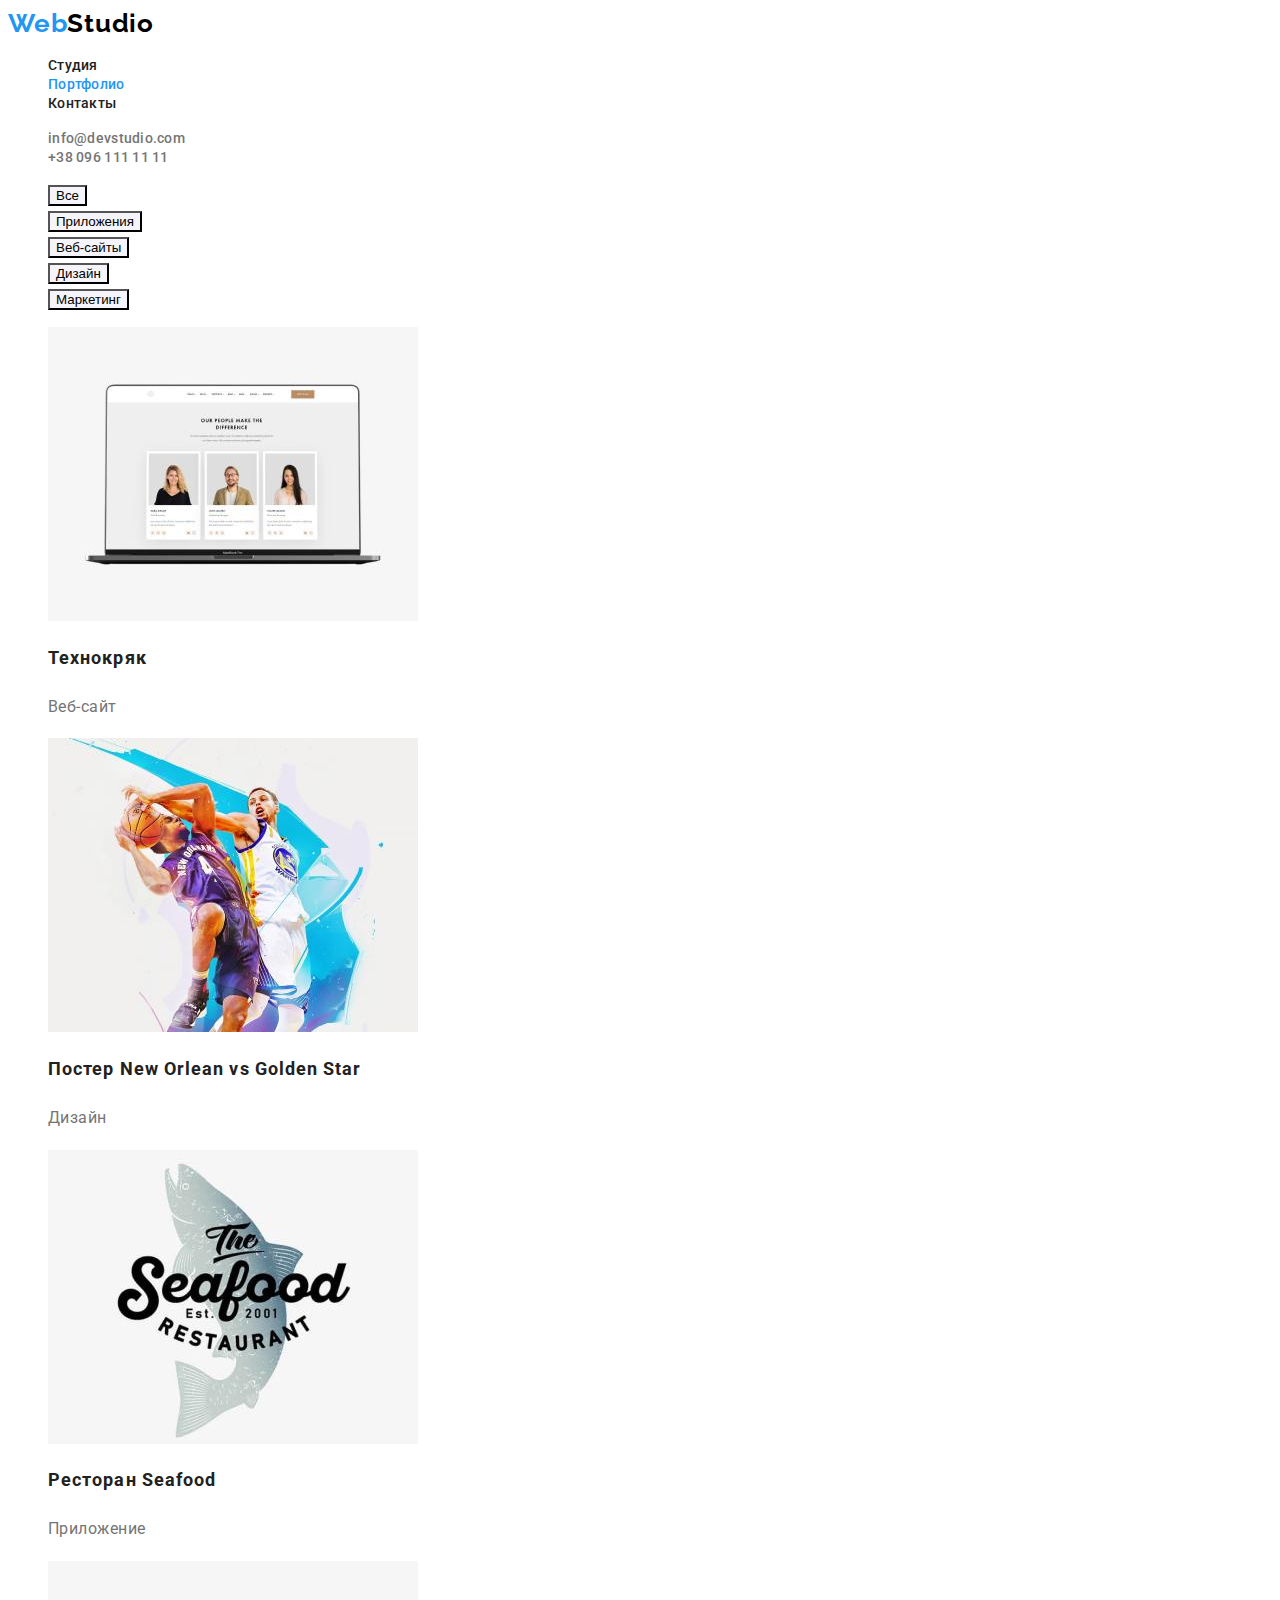
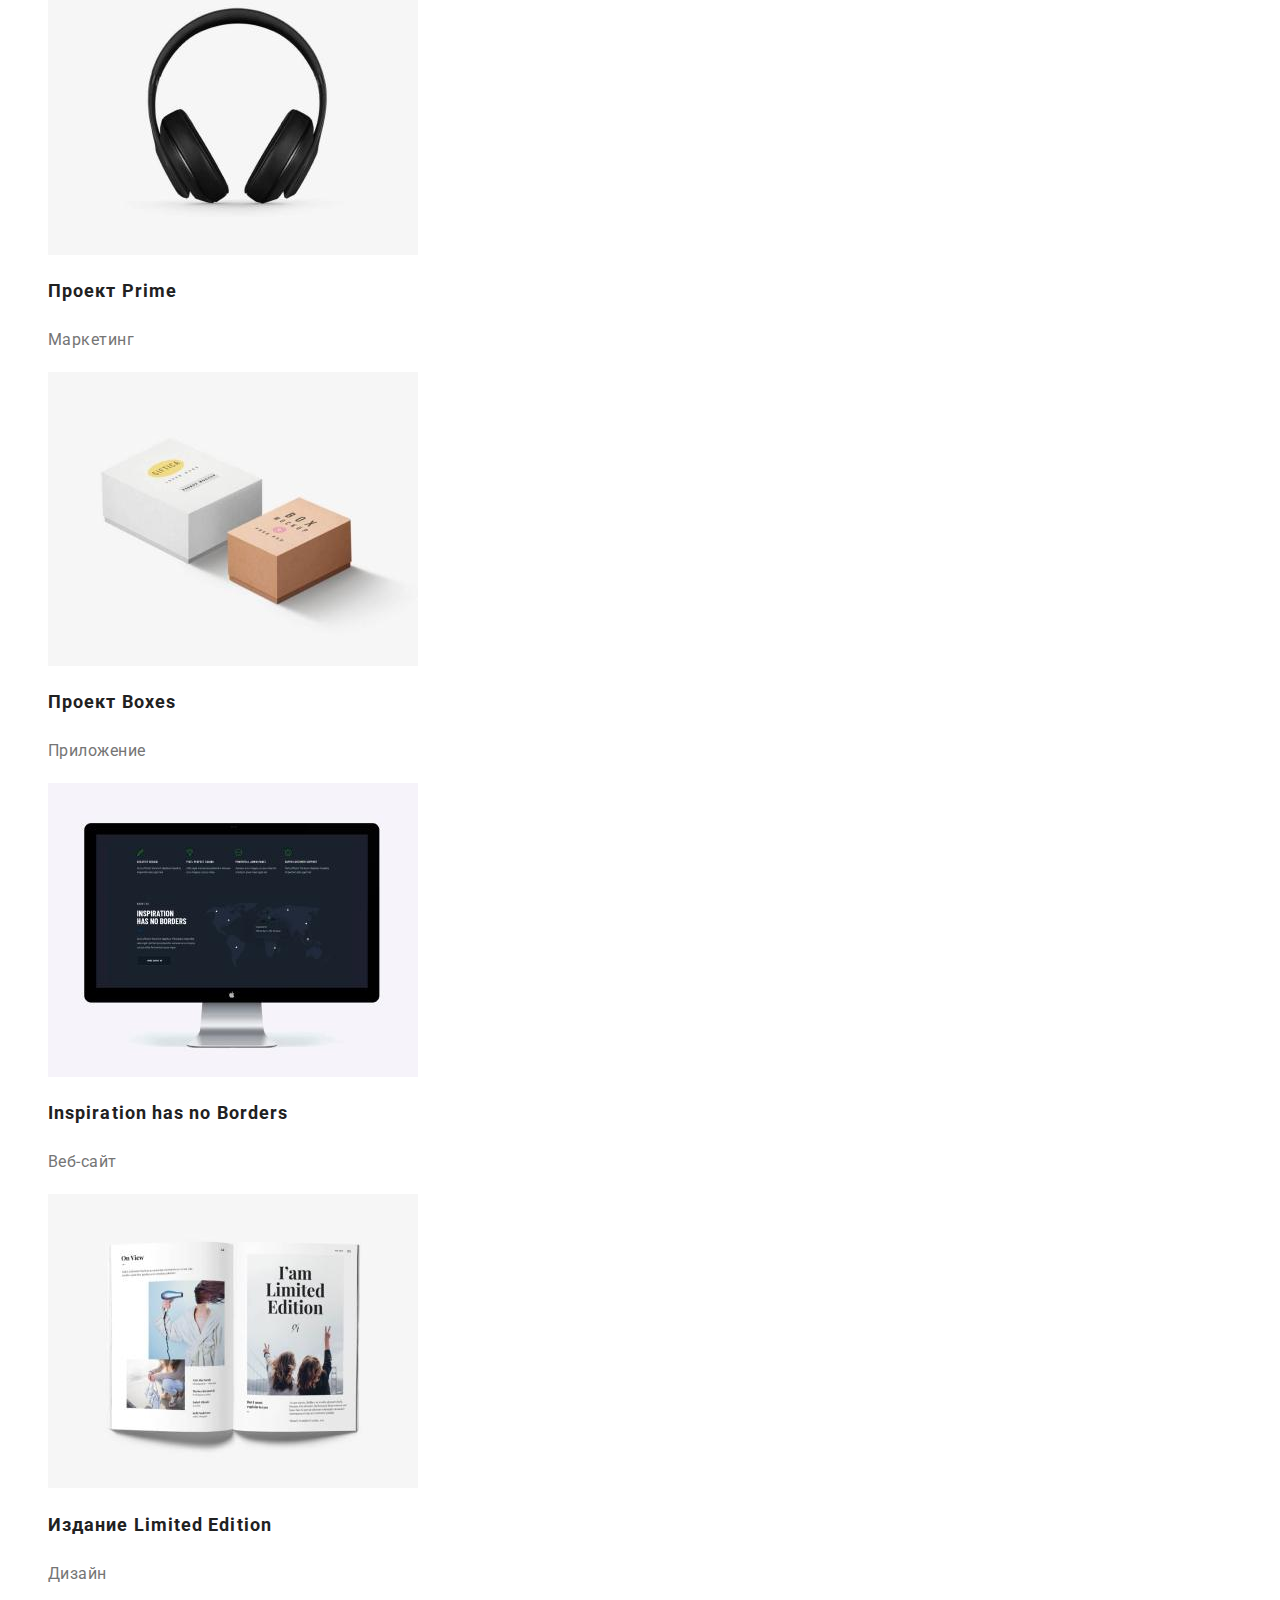
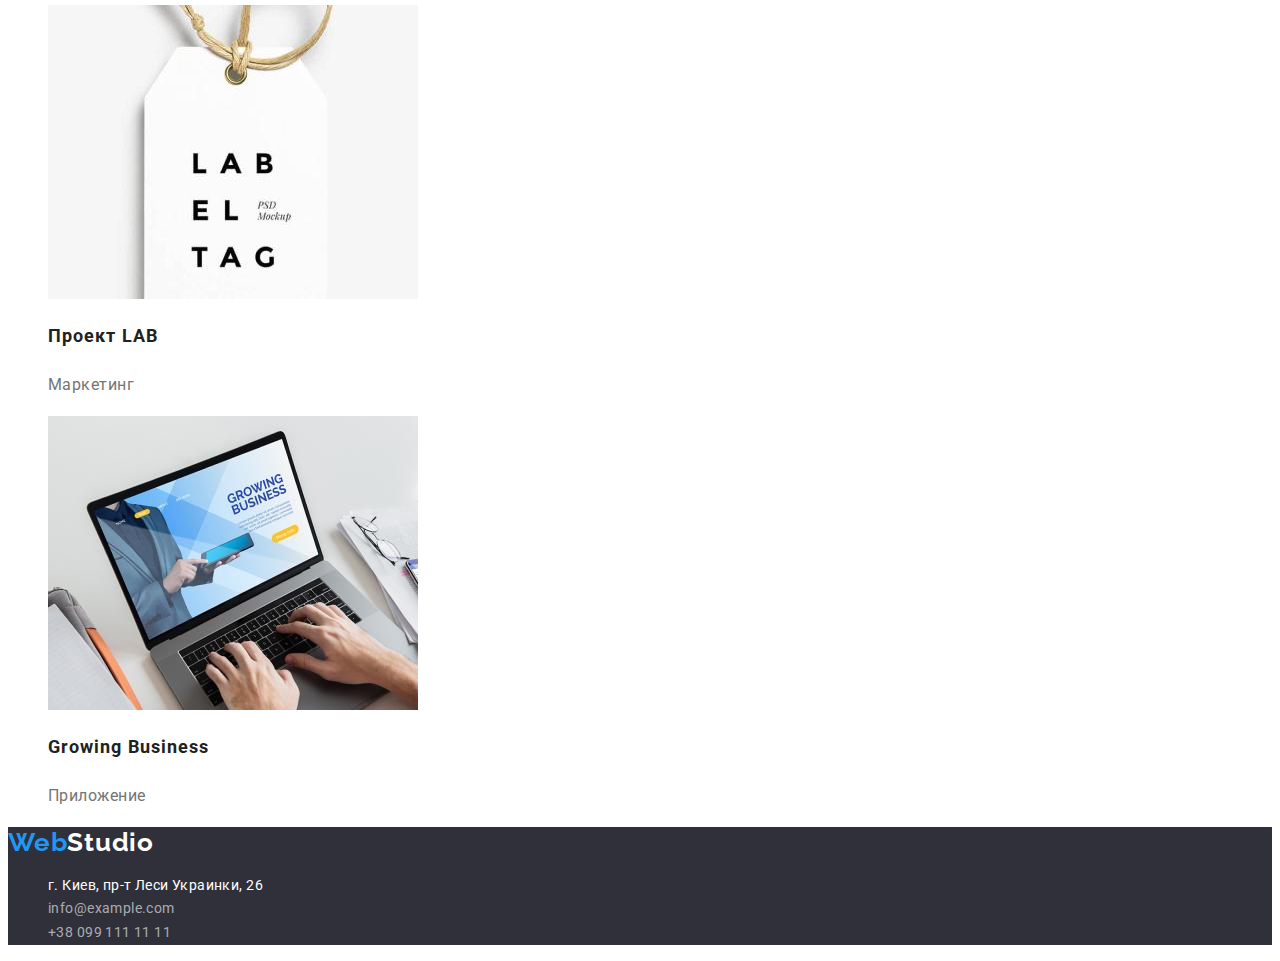
==== portfolio.html @ 927179f5 "add new repository" ====
<!DOCTYPE html>
<html lang="ru">
  <head>
    <meta charset="UTF-8" />
    <meta http-equiv="X-UA-Compatible" content="IE=edge" />
    <meta name="viewport" content="width=device-width, initial-scale=1.0" />
    <title>Portfolio</title>
    <link rel="preconnect" href="https://fonts.googleapis.com" />
    <link rel="preconnect" href="https://fonts.gstatic.com" crossorigin />
    <link
      href="https://fonts.googleapis.com/css2?family=Raleway:wght@700&family=Roboto:wght@400;500;700;900&display=swap"
      rel="stylesheet"
    />
    <link rel="stylesheet" href="./css/styles.css" />
  </head>
  <body class="page">
    <header class="header">
      <nav class="header-nav">
        <a class="header-logo logo link" href="" lang="en"
          >Web<span class="header-logo-accent logo-accent">Studio</span></a
        >
        <ul class="header-menu list">
          <li class="header-item">
            <a class="header-link link" href="./index.html">Студия</a>
          </li>
          <li class="header-item">
            <a class="header-link link current" href="./portfolio.html"
              >Портфолио</a
            >
          </li>
          <li class="header-item">
            <a class="header-link link" href="">Контакты</a>
          </li>
        </ul>
      </nav>
      <ul class="header-contact list">
        <li class="header-contact-item">
          <a href="mailto:info@devstudio.com" class="header-mail link"
            >info@devstudio.com</a
          >
        </li>
        <li class="header-contact-item">
          <a href="tel:+380961111111" class="header-tel link"
            >+38 096 111 11 11</a
          >
        </li>
      </ul>
    </header>
    <main>
      <h1 hidden>Портфолио</h1>
      <section class="project">
        <ul class="btn-list list">
          <li><button type="button" class="btn-item">Все</button></li>
          <li><button type="button" class="btn-item">Приложения</button></li>
          <li><button type="button" class="btn-item">Веб-сайты</button></li>
          <li><button type="button" class="btn-item">Дизайн</button></li>
          <li><button type="button" class="btn-item">Маркетинг</button></li>
        </ul>
        <ul class="project-list list">
          <li class="project-item">
            <a href="" class="link">
              <img
                class="project-img"
                src="./images/img_pf.jpg"
                alt="Фото наши люди"
                width="370"
              />
              <h2 class="project-title">Технокряк</h2>
              <p class="project-after-title">Веб-сайт</p>
            </a>
          </li>
          <li class="project-item">
            <a href="" class="link">
              <img
                class="project-img"
                src="./images/img_pf1.jpg"
                alt="Фото постер"
                width="370"
              />
              <h2 class="project-title">Постер New Orlean vs Golden Star</h2>
              <p class="project-after-title">Дизайн</p>
            </a>
          </li>
          <li class="project-item">
            <a href="" class="link">
              <img src="./images/img_pf2.jpg" alt="Фото ресторан" width="370" />
              <h2 class="project-title">Ресторан Seafood</h2>
              <p class="project-after-title">Приложение</p>
            </a>
          </li>
          <li class="project-item">
            <a href="" class="link"
              ><img
                class="project-img"
                src="./images/img_pf3.jpg"
                alt="Фото проект Прайм"
                width="370"
              />
              <h2 class="project-title">Проект Prime</h2>
              <p class="project-after-title">Маркетинг</p>
            </a>
          </li>
          <li class="project-item">
            <a href="" class="link"
              ><img
                class="project-img"
                src="./images/img_pf4.jpg"
                alt="Фото проект Боксес"
                width="370"
              />
              <h2 class="project-title">Проект Boxes</h2>
              <p class="project-after-title">Приложение</p>
            </a>
          </li>
          <li class="project-item">
            <a href="" class="link"
              ><img
                class="project-img"
                src="./images/img_pf5.jpg"
                alt="Фото веб-сайт"
                width="370"
              />
              <h2 class="project-title">Inspiration has no Borders</h2>
              <p class="project-after-title">Веб-сайт</p>
            </a>
          </li>
          <li class="project-item">
            <a href="" class="link"
              ><img
                class="project-img"
                src="./images/img_pf6.jpg"
                alt="Фото дизайн"
                width="370"
              />
              <h2 class="project-title">Издание Limited Edition</h2>
              <p class="project-after-title">Дизайн</p>
            </a>
          </li>
          <li class="project-item">
            <a href="" class="link"
              ><img
                class="project-img"
                src="./images/img_pf7.jpg"
                alt="Фото проект Лаб"
                width="370"
              />
              <h2 class="project-title">Проект LAB</h2>
              <p class="project-after-title">Маркетинг</p>
            </a>
          </li>
          <li class="project-item">
            <a href="" class="link"
              ><img
                class="project-img"
                src="./images/img_pf8.jpg"
                alt="Фото бизнес"
                width="370"
              />
              <h2 class="project-title">Growing Business</h2>
              <p class="project-after-title">Приложение</p>
            </a>
          </li>
        </ul>
      </section>
    </main>
    <footer class="footer">
      <a class="footer-logo-link logo link" href="" lang="en"
        >Web<span class="footer-logo-allocation logo-allocation"
          >Studio</span
        ></a
      >
      <address class="footer-adress">
        <ul class="footer-adress-list list">
          <li class="footer-adress-item">
            <a
              href="https://bit.ly/3pXMvUd"
              target="_blank"
              rel="noopener noreferrer noffollow"
              class="footer-adress-link link"
              >г. Киев, пр-т Леси Украинки, 26</a
            >
          </li>
          <li class="footer-adress-mail">
            <a href="mailto:info@example.com"></a>info@example.com
          </li>
          <li class="footer-adress-tel">
            <a href="tel:+380991111111"></a>+38 099 111 11 11
          </li>
        </ul>
      </address>
    </footer>
  </body>
</html>
---- css/styles.css ----
:root {
  --first-text-color: #212121;
  --second-text-color: #757575;
  --third-text-color: #ffffff;
  --text-adress-color: rgba(255, 255, 255, 0.6);
  --alternativ-color: #2196f3;
  --first-background-color: #ffffff;
  --second-background-color: #2f303a;
  --third-background-color: #f5f4fa;
  --acent-color: #188ce8;
  --text-logo: #000000;
}

body {
  background: var(--first-background-color);
  color: var(--first-text-color);
  font-family: Roboto, sans-serif;
}

.list {
  list-style: none;
}

.link {
  text-decoration: none;
}

/* ----------------------HEADER------------------- */

.header {
  background-color: var(--first-background-color);
}
.logo {
  font-family: "Raleway";
  font-style: normal;
  font-weight: 700;
  font-size: 26px;
  line-height: 1.19;
  letter-spacing: 0.03em;
  color: var(--alternativ-color);
}

.logo-accent {
  font-family: "Raleway";
  font-style: normal;
  font-weight: 700;
  font-size: 26px;
  line-height: 1.19;
  letter-spacing: 0.03em;
  color: var(--text-logo);
}

.header-link {
  font-weight: 500;
  font-size: 14px;
  line-height: 1.14;
  letter-spacing: 0.02em;
  color: var(--first-text-color);
}

.current {
  color: var(--alternativ-color);
}

.header-link:hover,
.header-link:focus {
  color: var(--alternativ-color);
}

.header-tel {
  font-weight: 500;
  font-size: 14px;
  line-height: 1.14;
  letter-spacing: 0.02em;
  color: var(--second-text-color);
}

.header-tel:hover,
.header-tel:focus {
  color: var(--alternativ-color);
}

.header-mail {
  font-weight: 500;
  font-size: 14px;
  line-height: 1.14;
  letter-spacing: 0.02em;
  color: var(--second-text-color);
}

.header-mail:hover,
.header-mail:focus {
  color: var(--alternativ-color);
}

/* -----------------------------HERO-------------------- */

.hero {
  background-color: var(--second-background-color);
}

.hero-pre-title {
  font-weight: 900;
  font-size: 44px;
  line-height: 1.36;
  text-align: center;
  letter-spacing: 0.06em;
  text-transform: uppercase;
  color: var(--third-text-color);
}

.hero-btn {
  font-family: inherit;
  font-weight: 700;
  font-size: 16px;
  line-height: 1.88;
  display: flex;
  align-items: center;
  text-align: center;
  letter-spacing: 0.06em;
  color: var(--third-text-color);
}
.hero-btn {
  background-color: #2196f3;
  box-shadow: 0px 4px 4px rgba(0, 0, 0, 0.15);
  border-radius: 4px;
}

.hero-btn:hover,
.hero-btn:focus {
  background-color: var(--acent-color);
}

.hero-title {
  font-weight: 700;
  font-size: 14px;
  line-height: 1.14;
  letter-spacing: 0.03em;
  text-transform: uppercase;
  color: var(--first-text-color);
}

.hero-after-title {
  font-weight: 400;
  font-size: 14px;
  line-height: 1.7;
  letter-spacing: 0.03em;
  color: var(--second-text-color);
}

/* --------------------WORK--------------- */

.work-title {
  font-weight: 700;
  font-size: 36px;
  line-height: 1.17;
  text-align: center;
  letter-spacing: 0.03em;
  color: var(--first-text-color);
}

/* --------------TEAM------------- */
.team {
  background-color: var(--third-background-color);
}

.team-title {
  font-weight: 700;
  font-size: 36px;
  line-height: 1.17px;
  text-align: center;
  letter-spacing: 0.03em;
  color: var(--first-text-color);
}

.team-name {
  font-weight: 500;
  font-size: 16px;
  line-height: 1.19;
  text-align: center;
  letter-spacing: 0.03em;
  color: var(--first-text-color);
}
.team-profession {
  font-weight: 400;
  font-size: 16px;
  line-height: 1.19;
  text-align: center;
  letter-spacing: 0.03em;
  color: var(--second-text-color);
}

/* ----------PORTFOLIO-BTN----------- */

.btn-list {
  font-family: "Roboto";
  font-style: normal;
  font-weight: 500;
  font-size: 16px;
  line-height: 1.62;
  letter-spacing: 0.03em;
  color: var(--first-text-color);
}

.btn-item {
  background-color: var(--third-background-color);
}

.btn-item:hover,
.btn-item:focus {
  color: var(--third-text-color);
  background-color: var(--alternativ-color);
}

.project-title {
  font-weight: 700;
  font-size: 18px;
  line-height: 2;
  letter-spacing: 0.06em;
  color: var(--first-text-color);
}

.project-after-title {
  font-weight: 400;
  font-size: 16px;
  line-height: 1.88;
  letter-spacing: 0.03em;
  color: var(--second-text-color);
}

/* ----------FOOTER------------- */

.footer {
  background: var(--second-background-color);
}

.logo-allocation {
  font-family: "Raleway";
  font-style: normal;
  font-weight: 700;
  font-size: 26px;
  line-height: 1.19;
  letter-spacing: 0.03em;
  color: var(--third-text-color);
}

.footer-adress-link {
  font-family: "Roboto";
  font-style: normal;
  font-weight: 400;
  font-size: 14px;
  line-height: 1.71;
  letter-spacing: 0.03em;
  color: var(--third-text-color);
}
.footer-adress-mail {
  font-family: "Roboto";
  font-style: normal;
  font-weight: 400;
  font-size: 14px;
  line-height: 1.71;
  letter-spacing: 0.03em;
  color: var(--text-adress-color);
}
.footer-adress-tel {
  font-family: "Roboto";
  font-style: normal;
  font-weight: 400;
  font-size: 14px;
  line-height: 1.71;
  letter-spacing: 0.03em;
  color: var(--text-adress-color);
}
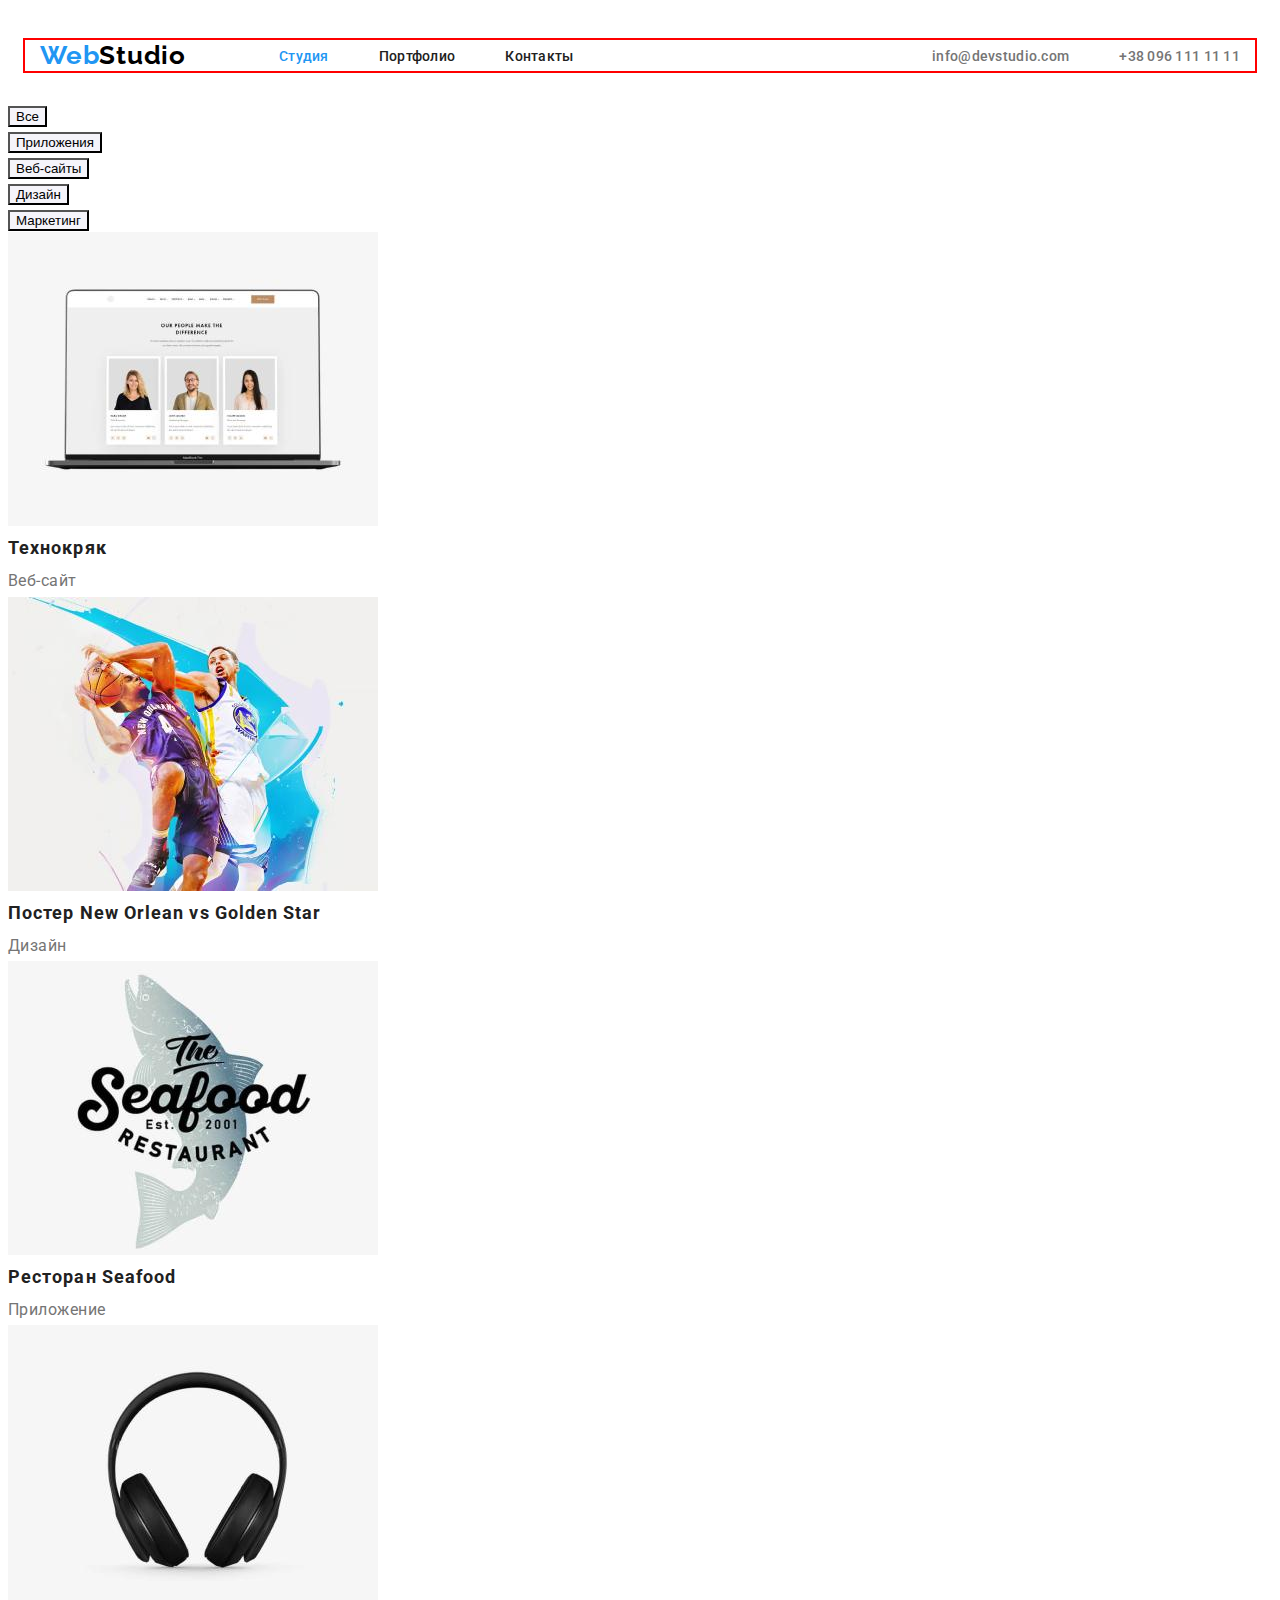
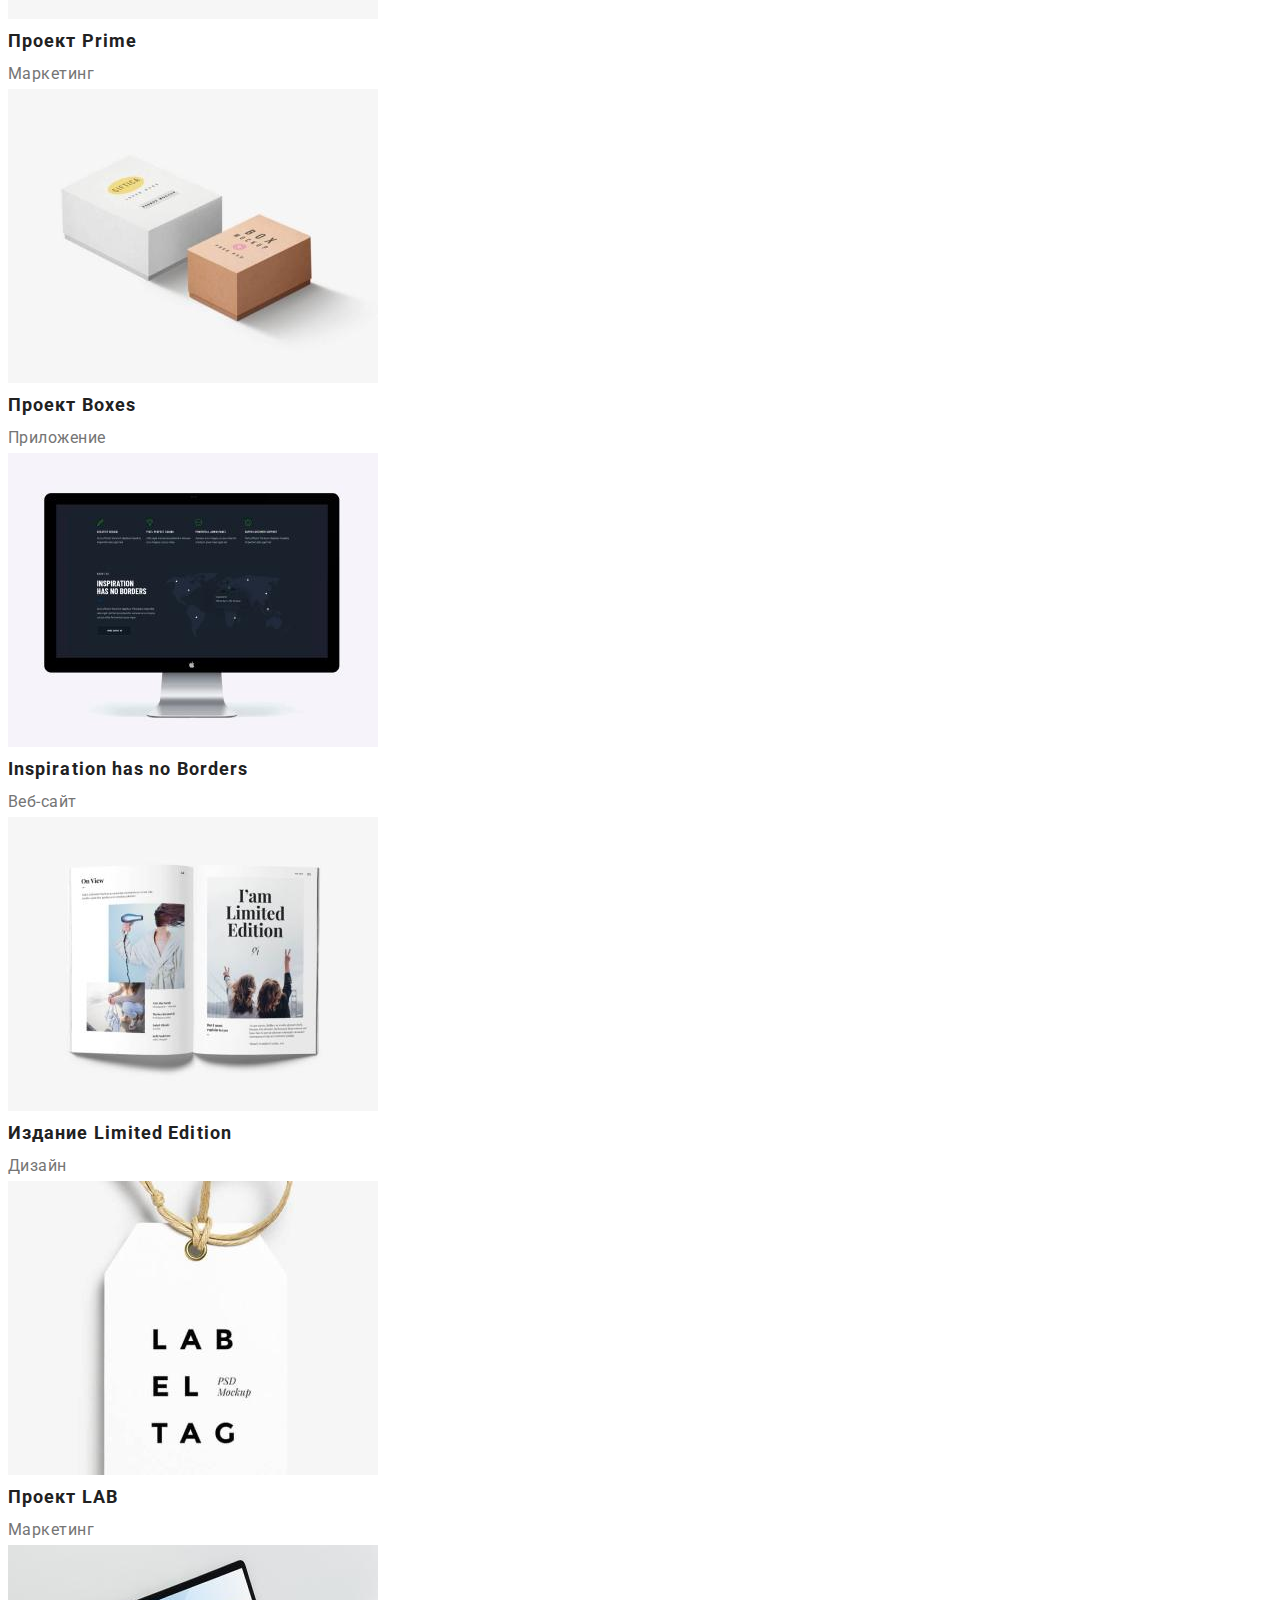
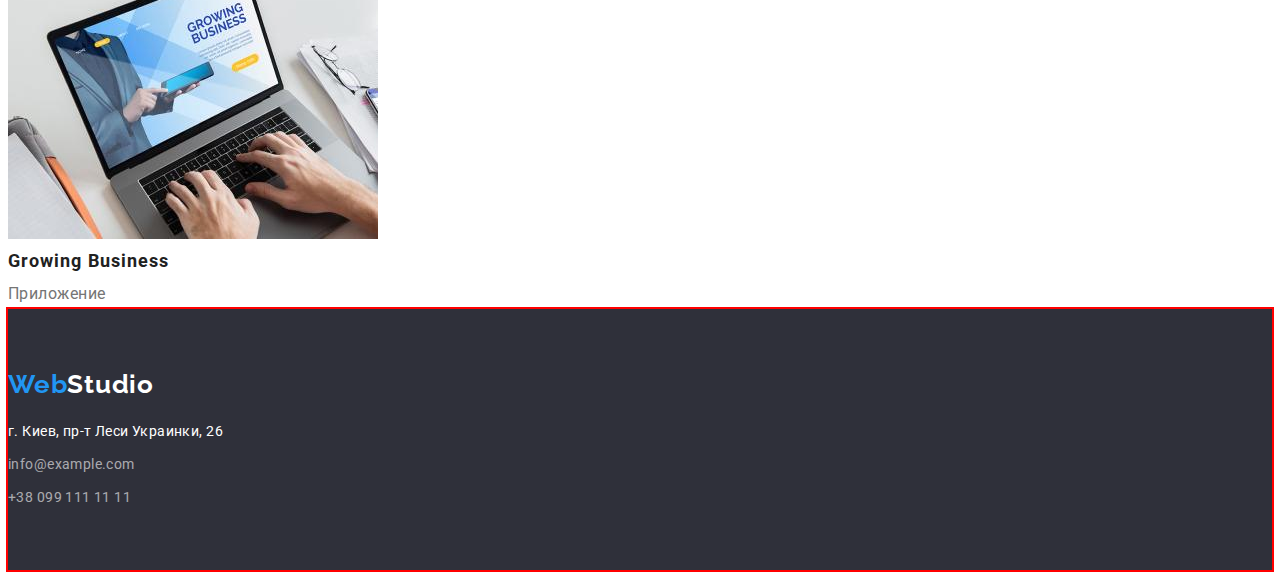
==== commit 54e9e0cb: "add design webstudio" ====
--- a/portfolio.html
+++ b/portfolio.html
@@ -15,36 +15,38 @@
   </head>
   <body class="page">
     <header class="header">
-      <nav class="header-nav">
-        <a class="header-logo logo link" href="" lang="en"
-          >Web<span class="header-logo-accent logo-accent">Studio</span></a
-        >
-        <ul class="header-menu list">
-          <li class="header-item">
-            <a class="header-link link" href="./index.html">Студия</a>
-          </li>
-          <li class="header-item">
-            <a class="header-link link current" href="./portfolio.html"
-              >Портфолио</a
-            >
-          </li>
-          <li class="header-item">
-            <a class="header-link link" href="">Контакты</a>
-          </li>
-        </ul>
-      </nav>
-      <ul class="header-contact list">
-        <li class="header-contact-item">
-          <a href="mailto:info@devstudio.com" class="header-mail link"
-            >info@devstudio.com</a
+      <div class="container header-container">
+        <nav class="header-nav">
+          <a class="header-logo logo link" href="" lang="en"
+            >Web<span class="header-logo-accent logo-accent">Studio</span></a
           >
-        </li>
-        <li class="header-contact-item">
-          <a href="tel:+380961111111" class="header-tel link"
-            >+38 096 111 11 11</a
-          >
-        </li>
-      </ul>
+          <ul class="header-menu list">
+            <li class="header-item">
+              <a class="header-link link current" href="./index.html">Студия</a>
+            </li>
+            <li class="header-item">
+              <a class="header-link link" href="./portfolio.html">Портфолио</a>
+            </li>
+            <li class="header-item">
+              <a class="header-link link" href="">Контакты</a>
+            </li>
+          </ul>
+        </nav>
+        <div class="header-contact">
+          <ul class="header-contact list">
+            <li class="header-contact-item">
+              <a href="mailto:info@devstudio.com" class="header-mail link"
+                >info@devstudio.com</a
+              >
+            </li>
+            <li class="header-contact-item">
+              <a href="tel:+380961111111" class="header-tel link"
+                >+38 096 111 11 11</a
+              >
+            </li>
+          </ul>
+        </div>
+      </div>
     </header>
     <main>
       <h1 hidden>Портфолио</h1>
--- a/css/styles.css
+++ b/css/styles.css
@@ -10,6 +10,33 @@
   --acent-color: #188ce8;
   --text-logo: #000000;
 }
+p,
+h1,
+h2,
+h3,
+h4,
+h5,
+h6 {
+  margin: 0;
+}
+
+ul,
+ol {
+  margin: 0;
+  padding-left: 0;
+}
+
+address {
+  font-style: normal;
+}
+
+a {
+  color: currentColor;
+}
+
+button {
+  cursor: pointer;
+}
 
 body {
   background: var(--first-background-color);
@@ -25,11 +52,24 @@
   text-decoration: none;
 }
 
+.container {
+  width: 100%;
+  max-width: 1200px;
+  margin-left: auto;
+  margin-right: auto;
+  padding-left: 15px;
+  padding-right: 15px;
+  outline: 2px solid red;
+}
+
 /* ----------------------HEADER------------------- */
 
 .header {
   background-color: var(--first-background-color);
-}
+  padding-top: 32px;
+  padding-bottom: 32px;
+}
+
 .logo {
   font-family: "Raleway";
   font-style: normal;
@@ -38,6 +78,7 @@
   line-height: 1.19;
   letter-spacing: 0.03em;
   color: var(--alternativ-color);
+  margin-right: 93px;
 }
 
 .logo-accent {
@@ -49,13 +90,30 @@
   letter-spacing: 0.03em;
   color: var(--text-logo);
 }
-
+.header-nav {
+  display: flex;
+  align-items: center;
+}
+
+.header-container {
+  display: flex;
+  align-items: center;
+}
+
+.header-menu {
+  display: flex;
+}
+
+.header-item:not(:lost-child) {
+  margin-right: 50px;
+}
 .header-link {
   font-weight: 500;
   font-size: 14px;
   line-height: 1.14;
   letter-spacing: 0.02em;
   color: var(--first-text-color);
+  margin-right: 50px;
 }
 
 .current {
@@ -75,7 +133,7 @@
   color: var(--second-text-color);
 }
 
-.header-tel:hover,
+.header .header-tel:hover,
 .header-tel:focus {
   color: var(--alternativ-color);
 }
@@ -93,37 +151,61 @@
   color: var(--alternativ-color);
 }
 
+.header-contact {
+  margin-left: auto;
+  display: flex;
+  align-items: center;
+  gap: 50px;
+}
+
 /* -----------------------------HERO-------------------- */
 
 .hero {
   background-color: var(--second-background-color);
+  padding-top: 200px;
+  padding-bottom: 280px;
+  text-align: center;
+  max-width: 1600px;
+  height: 600px;
+  margin-top: 0;
+  margin-right: auto;
+  margin-left: auto;
 }
 
 .hero-pre-title {
+  max-width: 696px;
   font-weight: 900;
   font-size: 44px;
   line-height: 1.36;
-  text-align: center;
   letter-spacing: 0.06em;
   text-transform: uppercase;
   color: var(--third-text-color);
+  margin-right: auto;
+  margin-left: auto;
+  margin-bottom: 30px;
+}
+
+.btn {
+  font-family: inherit;
+  font-weight: 700;
+  font-size: 16px;
+  line-height: 1.88;
+  display: block;
+  align-items: center;
+
+  letter-spacing: 0.06em;
+  align-items: center;
+  color: var(--third-text-color);
+  padding: 10px 30px;
+  margin: 0 auto;
 }
 
 .hero-btn {
-  font-family: inherit;
-  font-weight: 700;
-  font-size: 16px;
-  line-height: 1.88;
-  display: flex;
-  align-items: center;
-  text-align: center;
-  letter-spacing: 0.06em;
-  color: var(--third-text-color);
-}
-.hero-btn {
-  background-color: #2196f3;
+  background-color: var(--alternativ-color);
   box-shadow: 0px 4px 4px rgba(0, 0, 0, 0.15);
   border-radius: 4px;
+  margin-top: 30px;
+  margin-bottom: 200px;
 }
 
 .hero-btn:hover,
@@ -131,6 +213,14 @@
   background-color: var(--acent-color);
 }
 
+.hero-idea {
+  padding-top: 0;
+  padding-bottom: 0px;
+}
+.hero-list {
+  padding-bottom: 94px;
+}
+
 .hero-title {
   font-weight: 700;
   font-size: 14px;
@@ -138,6 +228,7 @@
   letter-spacing: 0.03em;
   text-transform: uppercase;
   color: var(--first-text-color);
+  margin-bottom: 10px;
 }
 
 .hero-after-title {
@@ -146,9 +237,17 @@
   line-height: 1.7;
   letter-spacing: 0.03em;
   color: var(--second-text-color);
-}
-
+  max-width: 360px;
+  margin-bottom: 0px;
+}
+.hero-list {
+  display: flex;
+  align-items: center;
+}
 /* --------------------WORK--------------- */
+
+.work {
+}
 
 .work-title {
   font-weight: 700;
@@ -157,20 +256,31 @@
   text-align: center;
   letter-spacing: 0.03em;
   color: var(--first-text-color);
+  margin-bottom: 50px;
+}
+.work-item {
+  width: calc(100% - 90px / 3);
+  padding-bottom: 94px;
 }
 
 /* --------------TEAM------------- */
 .team {
   background-color: var(--third-background-color);
-}
-
+  margin-bottom: 94px;
+  padding-top: 94px;
+}
+.team-item {
+  width: calc(100% - 90px / 4);
+}
 .team-title {
   font-weight: 700;
   font-size: 36px;
-  line-height: 1.17px;
-  text-align: center;
-  letter-spacing: 0.03em;
-  color: var(--first-text-color);
+  line-height: 1.17;
+  text-align: center;
+  letter-spacing: 0.03em;
+  color: var(--first-text-color);
+  margin-bottom: 50px;
+  margin-top: 0px;
 }
 
 .team-name {
@@ -231,7 +341,9 @@
 /* ----------FOOTER------------- */
 
 .footer {
+  padding-top: 60px;
   background: var(--second-background-color);
+  outline: 2px solid red;
 }
 
 .logo-allocation {
@@ -243,6 +355,13 @@
   letter-spacing: 0.03em;
   color: var(--third-text-color);
 }
+.footer-logo {
+  margin-bottom: 20px;
+}
+
+.footer-adress-item {
+  margin-top: 20px;
+}
 
 .footer-adress-link {
   font-family: "Roboto";
@@ -261,7 +380,10 @@
   line-height: 1.71;
   letter-spacing: 0.03em;
   color: var(--text-adress-color);
-}
+  margin-top: 9px;
+  margin-bottom: 9px;
+}
+
 .footer-adress-tel {
   font-family: "Roboto";
   font-style: normal;
@@ -270,4 +392,5 @@
   line-height: 1.71;
   letter-spacing: 0.03em;
   color: var(--text-adress-color);
-}
+  padding-bottom: 60px;
+}
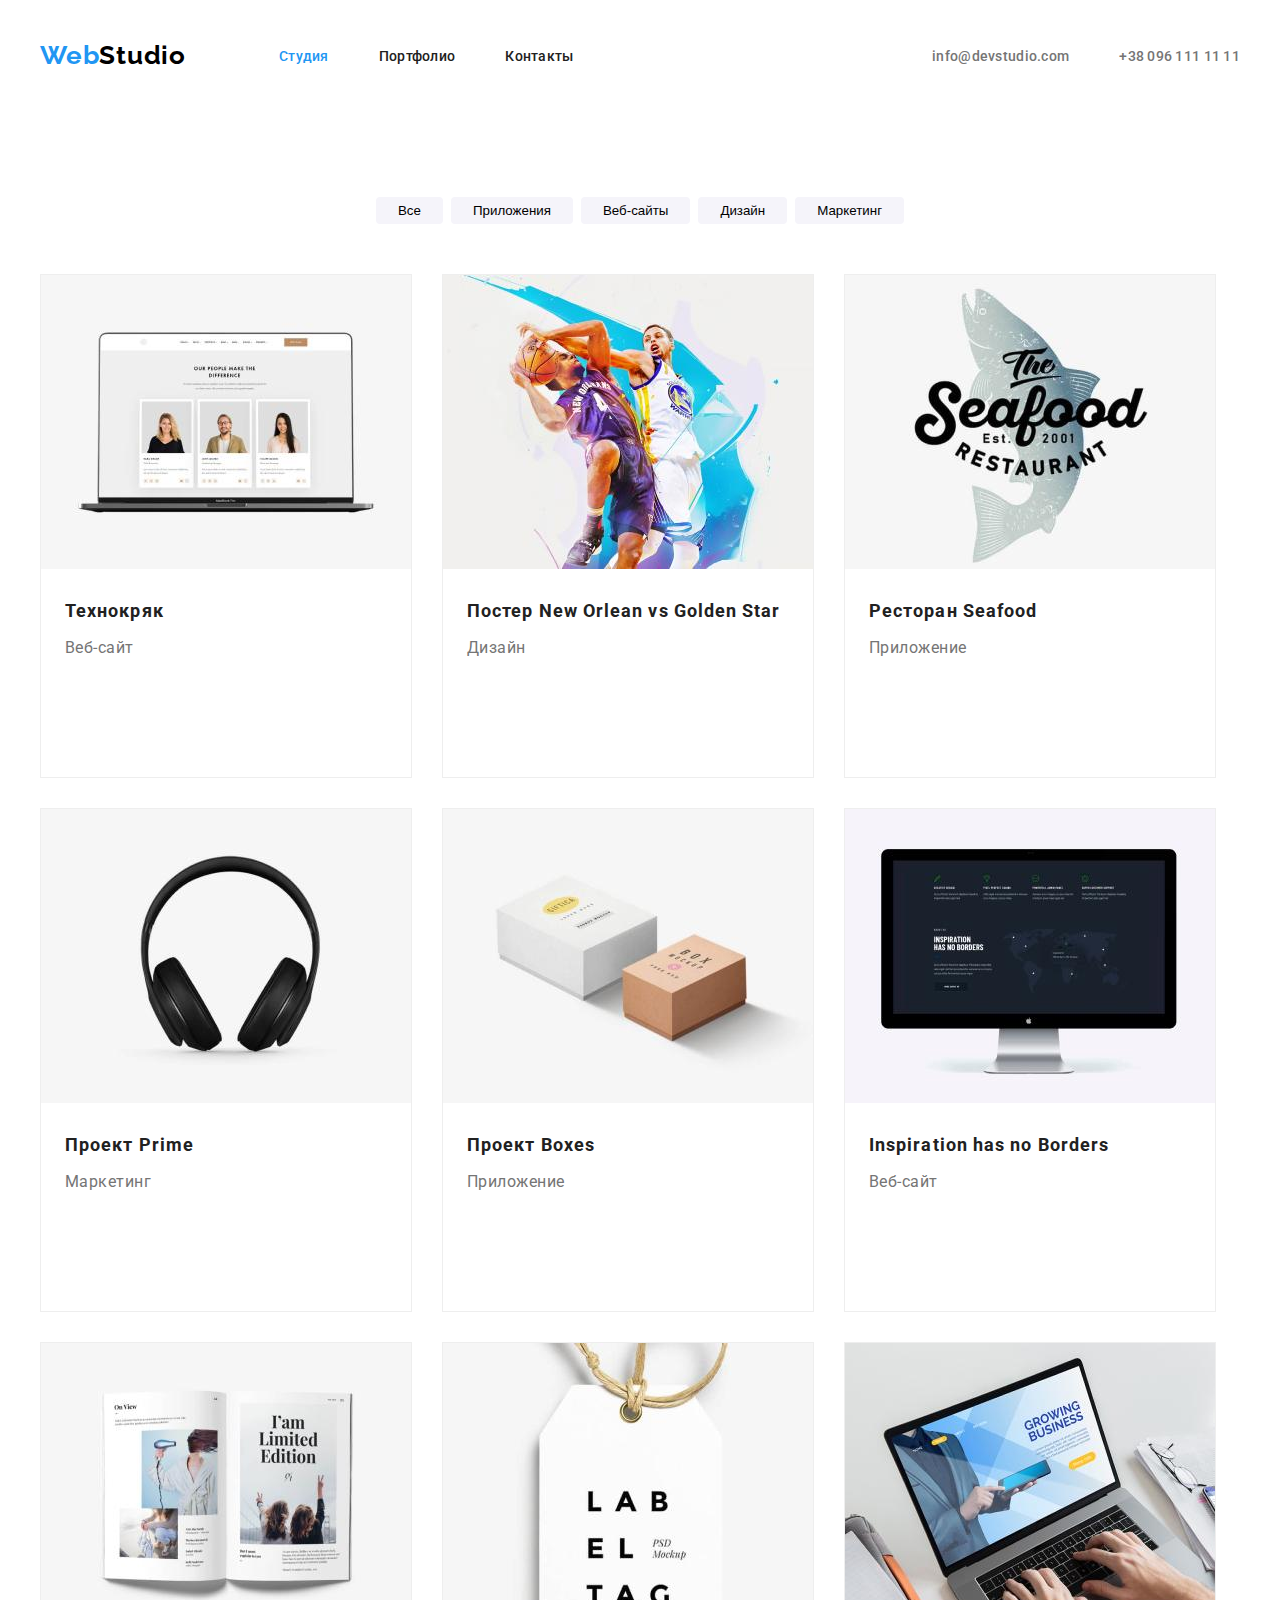
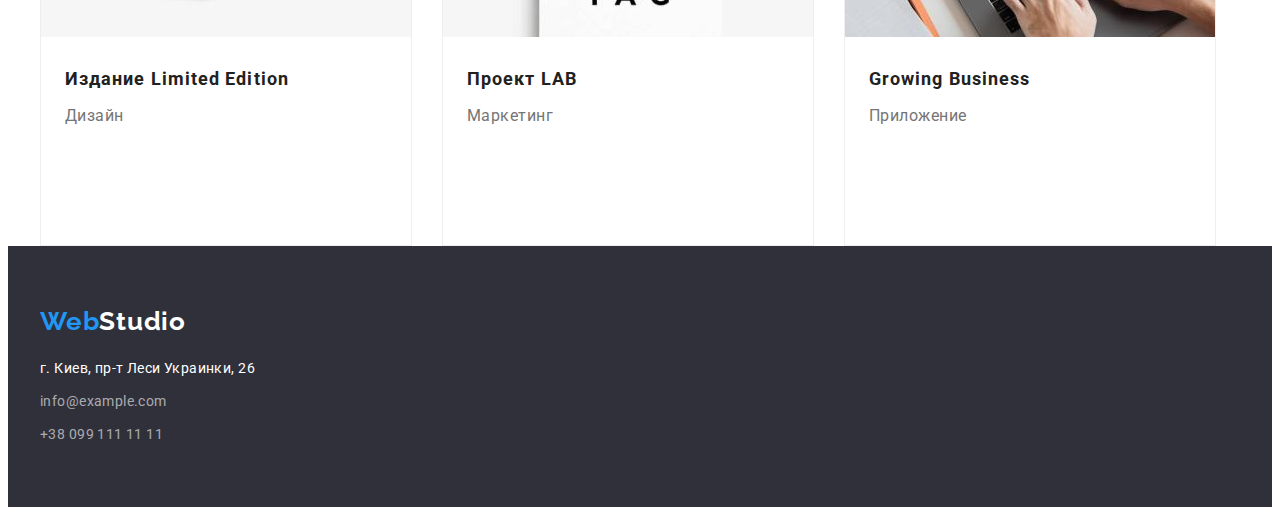
==== commit 228bbc67: "add style" ====
--- a/portfolio.html
+++ b/portfolio.html
@@ -51,145 +51,155 @@
     <main>
       <h1 hidden>Портфолио</h1>
       <section class="project">
-        <ul class="btn-list list">
-          <li><button type="button" class="btn-item">Все</button></li>
-          <li><button type="button" class="btn-item">Приложения</button></li>
-          <li><button type="button" class="btn-item">Веб-сайты</button></li>
-          <li><button type="button" class="btn-item">Дизайн</button></li>
-          <li><button type="button" class="btn-item">Маркетинг</button></li>
-        </ul>
+        <div class="container btn-container">
+          <ul class="btn-list list">
+            <li><button type="button" class="btn-item">Все</button></li>
+            <li><button type="button" class="btn-item">Приложения</button></li>
+            <li><button type="button" class="btn-item">Веб-сайты</button></li>
+            <li><button type="button" class="btn-item">Дизайн</button></li>
+            <li><button type="button" class="btn-item">Маркетинг</button></li>
+          </ul>
+        </div>
         <ul class="project-list list">
-          <li class="project-item">
-            <a href="" class="link">
-              <img
-                class="project-img"
-                src="./images/img_pf.jpg"
-                alt="Фото наши люди"
-                width="370"
-              />
-              <h2 class="project-title">Технокряк</h2>
-              <p class="project-after-title">Веб-сайт</p>
-            </a>
-          </li>
-          <li class="project-item">
-            <a href="" class="link">
-              <img
-                class="project-img"
-                src="./images/img_pf1.jpg"
-                alt="Фото постер"
-                width="370"
-              />
-              <h2 class="project-title">Постер New Orlean vs Golden Star</h2>
-              <p class="project-after-title">Дизайн</p>
-            </a>
-          </li>
-          <li class="project-item">
-            <a href="" class="link">
-              <img src="./images/img_pf2.jpg" alt="Фото ресторан" width="370" />
-              <h2 class="project-title">Ресторан Seafood</h2>
-              <p class="project-after-title">Приложение</p>
-            </a>
-          </li>
-          <li class="project-item">
-            <a href="" class="link"
-              ><img
-                class="project-img"
-                src="./images/img_pf3.jpg"
-                alt="Фото проект Прайм"
-                width="370"
-              />
-              <h2 class="project-title">Проект Prime</h2>
-              <p class="project-after-title">Маркетинг</p>
-            </a>
-          </li>
-          <li class="project-item">
-            <a href="" class="link"
-              ><img
-                class="project-img"
-                src="./images/img_pf4.jpg"
-                alt="Фото проект Боксес"
-                width="370"
-              />
-              <h2 class="project-title">Проект Boxes</h2>
-              <p class="project-after-title">Приложение</p>
-            </a>
-          </li>
-          <li class="project-item">
-            <a href="" class="link"
-              ><img
-                class="project-img"
-                src="./images/img_pf5.jpg"
-                alt="Фото веб-сайт"
-                width="370"
-              />
-              <h2 class="project-title">Inspiration has no Borders</h2>
-              <p class="project-after-title">Веб-сайт</p>
-            </a>
-          </li>
-          <li class="project-item">
-            <a href="" class="link"
-              ><img
-                class="project-img"
-                src="./images/img_pf6.jpg"
-                alt="Фото дизайн"
-                width="370"
-              />
-              <h2 class="project-title">Издание Limited Edition</h2>
-              <p class="project-after-title">Дизайн</p>
-            </a>
-          </li>
-          <li class="project-item">
-            <a href="" class="link"
-              ><img
-                class="project-img"
-                src="./images/img_pf7.jpg"
-                alt="Фото проект Лаб"
-                width="370"
-              />
-              <h2 class="project-title">Проект LAB</h2>
-              <p class="project-after-title">Маркетинг</p>
-            </a>
-          </li>
-          <li class="project-item">
-            <a href="" class="link"
-              ><img
-                class="project-img"
-                src="./images/img_pf8.jpg"
-                alt="Фото бизнес"
-                width="370"
-              />
-              <h2 class="project-title">Growing Business</h2>
-              <p class="project-after-title">Приложение</p>
-            </a>
-          </li>
+          <div class="container project-container">
+            <li class="project-item">
+              <a href="" class="link">
+                <img
+                  class="project-img"
+                  src="./images/img_pf.jpg"
+                  alt="Фото наши люди"
+                  width="370"
+                />
+                <h2 class="project-title">Технокряк</h2>
+                <p class="project-after-title">Веб-сайт</p>
+              </a>
+            </li>
+            <li class="project-item">
+              <a href="" class="link">
+                <img
+                  class="project-img"
+                  src="./images/img_pf1.jpg"
+                  alt="Фото постер"
+                  width="370"
+                />
+                <h2 class="project-title">Постер New Orlean vs Golden Star</h2>
+                <p class="project-after-title">Дизайн</p>
+              </a>
+            </li>
+            <li class="project-item">
+              <a href="" class="link">
+                <img
+                  src="./images/img_pf2.jpg"
+                  alt="Фото ресторан"
+                  width="370"
+                />
+                <h2 class="project-title">Ресторан Seafood</h2>
+                <p class="project-after-title">Приложение</p>
+              </a>
+            </li>
+            <li class="project-item">
+              <a href="" class="link"
+                ><img
+                  class="project-img"
+                  src="./images/img_pf3.jpg"
+                  alt="Фото проект Прайм"
+                  width="370"
+                />
+                <h2 class="project-title">Проект Prime</h2>
+                <p class="project-after-title">Маркетинг</p>
+              </a>
+            </li>
+            <li class="project-item">
+              <a href="" class="link"
+                ><img
+                  class="project-img"
+                  src="./images/img_pf4.jpg"
+                  alt="Фото проект Боксес"
+                  width="370"
+                />
+                <h2 class="project-title">Проект Boxes</h2>
+                <p class="project-after-title">Приложение</p>
+              </a>
+            </li>
+            <li class="project-item">
+              <a href="" class="link"
+                ><img
+                  class="project-img"
+                  src="./images/img_pf5.jpg"
+                  alt="Фото веб-сайт"
+                  width="370"
+                />
+                <h2 class="project-title">Inspiration has no Borders</h2>
+                <p class="project-after-title">Веб-сайт</p>
+              </a>
+            </li>
+            <li class="project-item">
+              <a href="" class="link"
+                ><img
+                  class="project-img"
+                  src="./images/img_pf6.jpg"
+                  alt="Фото дизайн"
+                  width="370"
+                />
+                <h2 class="project-title">Издание Limited Edition</h2>
+                <p class="project-after-title">Дизайн</p>
+              </a>
+            </li>
+            <li class="project-item">
+              <a href="" class="link"
+                ><img
+                  class="project-img"
+                  src="./images/img_pf7.jpg"
+                  alt="Фото проект Лаб"
+                  width="370"
+                />
+                <h2 class="project-title">Проект LAB</h2>
+                <p class="project-after-title">Маркетинг</p>
+              </a>
+            </li>
+            <li class="project-item">
+              <a href="" class="link"
+                ><img
+                  class="project-img"
+                  src="./images/img_pf8.jpg"
+                  alt="Фото бизнес"
+                  width="370"
+                />
+                <h2 class="project-title">Growing Business</h2>
+                <p class="project-after-title">Приложение</p>
+              </a>
+            </li>
+          </div>
         </ul>
       </section>
     </main>
     <footer class="footer">
-      <a class="footer-logo-link logo link" href="" lang="en"
-        >Web<span class="footer-logo-allocation logo-allocation"
-          >Studio</span
-        ></a
-      >
-      <address class="footer-adress">
-        <ul class="footer-adress-list list">
-          <li class="footer-adress-item">
-            <a
-              href="https://bit.ly/3pXMvUd"
-              target="_blank"
-              rel="noopener noreferrer noffollow"
-              class="footer-adress-link link"
-              >г. Киев, пр-т Леси Украинки, 26</a
-            >
-          </li>
-          <li class="footer-adress-mail">
-            <a href="mailto:info@example.com"></a>info@example.com
-          </li>
-          <li class="footer-adress-tel">
-            <a href="tel:+380991111111"></a>+38 099 111 11 11
-          </li>
-        </ul>
-      </address>
+      <div class="container">
+        <a class="footer-logo-link logo link" href="" lang="en"
+          >Web<span class="footer-logo-allocation logo-allocation"
+            >Studio</span
+          ></a
+        >
+        <address class="footer-adress">
+          <ul class="footer-adress-list list">
+            <li class="footer-adress-item">
+              <a
+                href="https://bit.ly/3pXMvUd"
+                target="_blank"
+                rel="noopener noreferrer noffollow"
+                class="footer-adress-link link"
+                >г. Киев, пр-т Леси Украинки, 26</a
+              >
+            </li>
+            <li class="footer-adress-mail">
+              <a href="mailto:info@example.com"></a>info@example.com
+            </li>
+            <li class="footer-adress-tel">
+              <a href="tel:+380991111111"></a>+38 099 111 11 11
+            </li>
+          </ul>
+        </address>
+      </div>
     </footer>
   </body>
 </html>
--- a/css/styles.css
+++ b/css/styles.css
@@ -59,7 +59,7 @@
   margin-right: auto;
   padding-left: 15px;
   padding-right: 15px;
-  outline: 2px solid red;
+  /*--outline: 2px solid red;--*/
 }
 
 /* ----------------------HEADER------------------- */
@@ -136,6 +136,7 @@
 .header .header-tel:hover,
 .header-tel:focus {
   color: var(--alternativ-color);
+  padding-right: ;
 }
 
 .header-mail {
@@ -217,36 +218,37 @@
   padding-top: 0;
   padding-bottom: 0px;
 }
+
+.hero-title {
+  font-weight: 700;
+  font-size: 14px;
+  line-height: 1.14;
+  letter-spacing: 0.03em;
+  text-transform: uppercase;
+  color: var(--first-text-color);
+  margin-bottom: 10px;
+  padding-top: 94px;
+  width: 270px;
+}
+
+.hero-after-title {
+  font-weight: 400;
+  font-size: 14px;
+  line-height: 1.7;
+  letter-spacing: 0.03em;
+  color: var(--second-text-color);
+  max-width: 270px;
+  margin-bottom: 0px;
+}
 .hero-list {
+  display: flex;
+  align-items: center;
+}
+/* --------------------WORK--------------- */
+
+.work {
+  padding-top: 94px;
   padding-bottom: 94px;
-}
-
-.hero-title {
-  font-weight: 700;
-  font-size: 14px;
-  line-height: 1.14;
-  letter-spacing: 0.03em;
-  text-transform: uppercase;
-  color: var(--first-text-color);
-  margin-bottom: 10px;
-}
-
-.hero-after-title {
-  font-weight: 400;
-  font-size: 14px;
-  line-height: 1.7;
-  letter-spacing: 0.03em;
-  color: var(--second-text-color);
-  max-width: 360px;
-  margin-bottom: 0px;
-}
-.hero-list {
-  display: flex;
-  align-items: center;
-}
-/* --------------------WORK--------------- */
-
-.work {
 }
 
 .work-title {
@@ -258,20 +260,35 @@
   color: var(--first-text-color);
   margin-bottom: 50px;
 }
+
+.work-list {
+  display: flex;
+  gap: 30px;
+}
+
 .work-item {
   width: calc(100% - 90px / 3);
-  padding-bottom: 94px;
 }
 
 /* --------------TEAM------------- */
 .team {
   background-color: var(--third-background-color);
-  margin-bottom: 94px;
   padding-top: 94px;
-}
+  padding-bottom: 94px;
+}
+
+.team-list {
+  display: flex;
+  gap: 30px;
+}
+
 .team-item {
   width: calc(100% - 90px / 4);
-}
+  padding-bottom: 30px;
+  background-color: #ffffff;
+  border-radius: 0px 0px 4px 4px;
+}
+
 .team-title {
   font-weight: 700;
   font-size: 36px;
@@ -290,6 +307,8 @@
   text-align: center;
   letter-spacing: 0.03em;
   color: var(--first-text-color);
+  margin-top: 30px;
+  margin-bottom: 10px;
 }
 .team-profession {
   font-weight: 400;
@@ -302,6 +321,9 @@
 
 /* ----------PORTFOLIO-BTN----------- */
 
+.btn-container {
+}
+
 .btn-list {
   font-family: "Roboto";
   font-style: normal;
@@ -310,10 +332,19 @@
   line-height: 1.62;
   letter-spacing: 0.03em;
   color: var(--first-text-color);
+  padding-top: 94px;
+  padding-bottom: 50px;
+  display: flex;
+  justify-content: center;
+  gap: 8px;
 }
 
 .btn-item {
   background-color: var(--third-background-color);
+  display: inline-block;
+  padding: 6px 22px;
+  border: 0px;
+  border-radius: 4px;
 }
 
 .btn-item:hover,
@@ -328,6 +359,19 @@
   line-height: 2;
   letter-spacing: 0.06em;
   color: var(--first-text-color);
+  margin: 20px 24px 4px;
+}
+.project-container {
+  display: flex;
+  flex-wrap: wrap;
+  gap: 30px;
+}
+
+.project-item {
+  padding-bottom: 94px;
+  flex-basis: calc((100% / 2 * 30px) / 3);
+  background: #ffffff;
+  border: 1px solid #eeeeee;
 }
 
 .project-after-title {
@@ -336,6 +380,7 @@
   line-height: 1.88;
   letter-spacing: 0.03em;
   color: var(--second-text-color);
+  margin: 4px 24px 20px;
 }
 
 /* ----------FOOTER------------- */
@@ -343,7 +388,6 @@
 .footer {
   padding-top: 60px;
   background: var(--second-background-color);
-  outline: 2px solid red;
 }
 
 .logo-allocation {
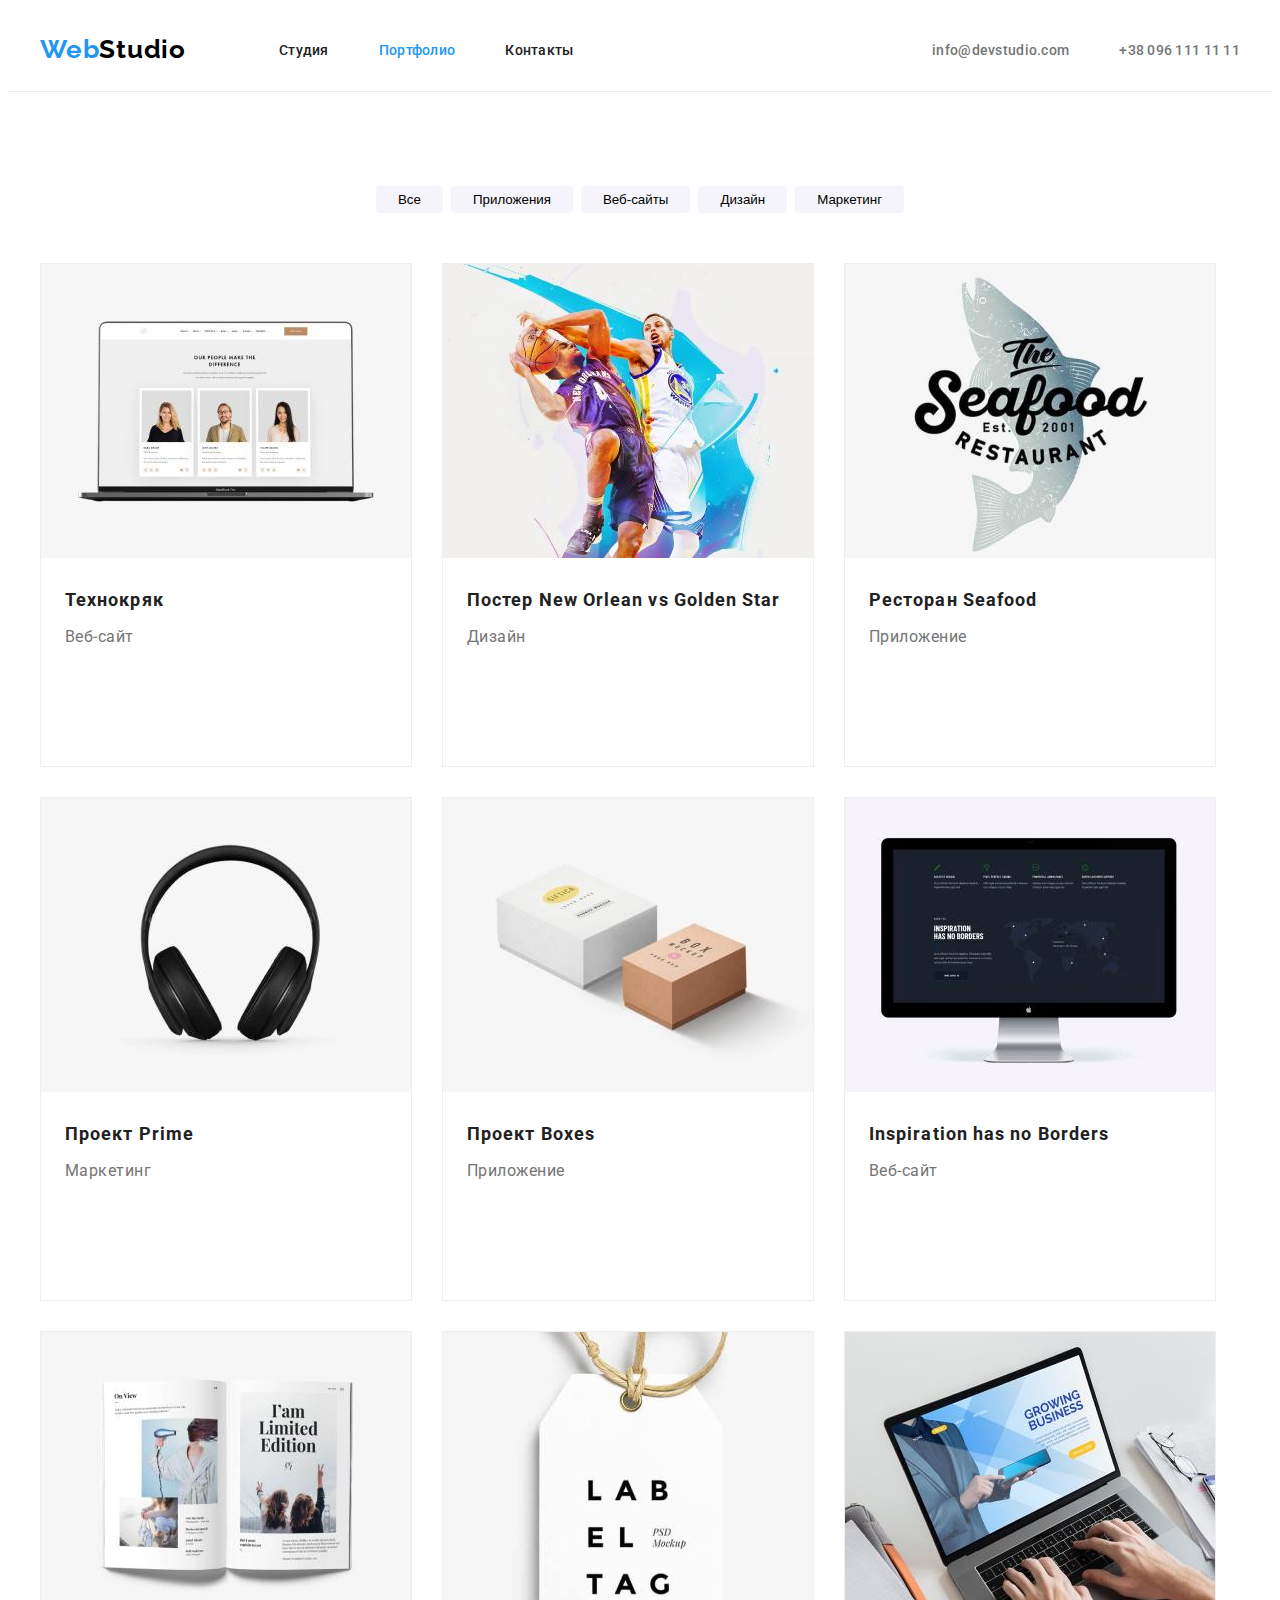
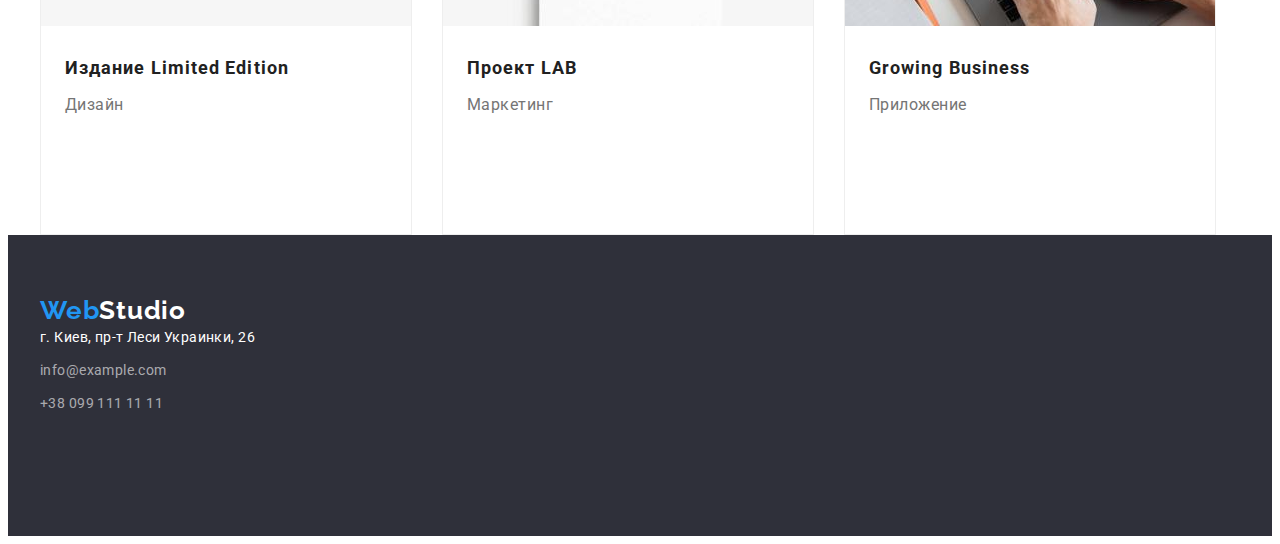
==== commit c1ed0958: "add css" ====
--- a/portfolio.html
+++ b/portfolio.html
@@ -22,30 +22,31 @@
           >
           <ul class="header-menu list">
             <li class="header-item">
-              <a class="header-link link current" href="./index.html">Студия</a>
+              <a class="header-link link" href="./index.html">Студия</a>
             </li>
             <li class="header-item">
-              <a class="header-link link" href="./portfolio.html">Портфолио</a>
+              <a class="header-link link current" href="./portfolio.html"
+                >Портфолио</a
+              >
             </li>
             <li class="header-item">
               <a class="header-link link" href="">Контакты</a>
             </li>
           </ul>
         </nav>
-        <div class="header-contact">
-          <ul class="header-contact list">
-            <li class="header-contact-item">
-              <a href="mailto:info@devstudio.com" class="header-mail link"
-                >info@devstudio.com</a
-              >
-            </li>
-            <li class="header-contact-item">
-              <a href="tel:+380961111111" class="header-tel link"
-                >+38 096 111 11 11</a
-              >
-            </li>
-          </ul>
-        </div>
+
+        <ul class="header-contact list">
+          <li class="header-contact-item">
+            <a href="mailto:info@devstudio.com" class="header-mail link"
+              >info@devstudio.com</a
+            >
+          </li>
+          <li class="header-contact-item">
+            <a href="tel:+380961111111" class="header-tel link"
+              >+38 096 111 11 11</a
+            >
+          </li>
+        </ul>
       </div>
     </header>
     <main>
--- a/css/styles.css
+++ b/css/styles.css
@@ -54,7 +54,7 @@
 
 .container {
   width: 100%;
-  max-width: 1200px;
+  width: 1200px;
   margin-left: auto;
   margin-right: auto;
   padding-left: 15px;
@@ -66,45 +66,48 @@
 
 .header {
   background-color: var(--first-background-color);
+  border-bottom: 1px solid #ececec;
+}
+
+.logo {
+  font-family: "Raleway";
+  font-style: normal;
+  font-weight: 700;
+  font-size: 26px;
+  line-height: 1.19;
+  letter-spacing: 0.03em;
+  color: var(--alternativ-color);
+  margin-right: 93px;
+}
+
+.logo-accent {
+  font-family: "Raleway";
+  font-style: normal;
+  font-weight: 700;
+  font-size: 26px;
+  line-height: 1.19;
+  letter-spacing: 0.03em;
+  color: var(--text-logo);
+}
+.header-nav {
+  display: flex;
+  align-items: center;
+}
+
+.header-container {
+  display: flex;
+  align-items: center;
+}
+
+.header-menu {
+  display: flex;
+  align-items: center;
+  gap: 50px;
   padding-top: 32px;
   padding-bottom: 32px;
 }
 
-.logo {
-  font-family: "Raleway";
-  font-style: normal;
-  font-weight: 700;
-  font-size: 26px;
-  line-height: 1.19;
-  letter-spacing: 0.03em;
-  color: var(--alternativ-color);
-  margin-right: 93px;
-}
-
-.logo-accent {
-  font-family: "Raleway";
-  font-style: normal;
-  font-weight: 700;
-  font-size: 26px;
-  line-height: 1.19;
-  letter-spacing: 0.03em;
-  color: var(--text-logo);
-}
-.header-nav {
-  display: flex;
-  align-items: center;
-}
-
-.header-container {
-  display: flex;
-  align-items: center;
-}
-
-.header-menu {
-  display: flex;
-}
-
-.header-item:not(:lost-child) {
+.header-link:not(:lost-child) {
   margin-right: 50px;
 }
 .header-link {
@@ -113,7 +116,6 @@
   line-height: 1.14;
   letter-spacing: 0.02em;
   color: var(--first-text-color);
-  margin-right: 50px;
 }
 
 .current {
@@ -136,7 +138,6 @@
 .header .header-tel:hover,
 .header-tel:focus {
   color: var(--alternativ-color);
-  padding-right: ;
 }
 
 .header-mail {
@@ -164,10 +165,10 @@
 .hero {
   background-color: var(--second-background-color);
   padding-top: 200px;
-  padding-bottom: 280px;
+  padding-bottom: 200px;
   text-align: center;
   max-width: 1600px;
-  height: 600px;
+
   margin-top: 0;
   margin-right: auto;
   margin-left: auto;
@@ -206,7 +207,6 @@
   box-shadow: 0px 4px 4px rgba(0, 0, 0, 0.15);
   border-radius: 4px;
   margin-top: 30px;
-  margin-bottom: 200px;
 }
 
 .hero-btn:hover,
@@ -215,9 +215,12 @@
 }
 
 .hero-idea {
-  padding-top: 0;
+  padding-top: 94px;
   padding-bottom: 0px;
 }
+.hero-item {
+  width: 270px;
+}
 
 .hero-title {
   font-weight: 700;
@@ -227,8 +230,6 @@
   text-transform: uppercase;
   color: var(--first-text-color);
   margin-bottom: 10px;
-  padding-top: 94px;
-  width: 270px;
 }
 
 .hero-after-title {
@@ -237,12 +238,13 @@
   line-height: 1.7;
   letter-spacing: 0.03em;
   color: var(--second-text-color);
-  max-width: 270px;
+
   margin-bottom: 0px;
 }
 .hero-list {
   display: flex;
   align-items: center;
+  gap: 30px;
 }
 /* --------------------WORK--------------- */
 
@@ -284,7 +286,7 @@
 
 .team-item {
   width: calc(100% - 90px / 4);
-  padding-bottom: 30px;
+
   background-color: #ffffff;
   border-radius: 0px 0px 4px 4px;
 }
@@ -307,7 +309,6 @@
   text-align: center;
   letter-spacing: 0.03em;
   color: var(--first-text-color);
-  margin-top: 30px;
   margin-bottom: 10px;
 }
 .team-profession {
@@ -320,9 +321,6 @@
 }
 
 /* ----------PORTFOLIO-BTN----------- */
-
-.btn-container {
-}
 
 .btn-list {
   font-family: "Roboto";
@@ -387,6 +385,7 @@
 
 .footer {
   padding-top: 60px;
+  padding-bottom: 60px;
   background: var(--second-background-color);
 }
 
@@ -403,8 +402,8 @@
   margin-bottom: 20px;
 }
 
-.footer-adress-item {
-  margin-top: 20px;
+.footer-adress {
+  padding-bottom: 60px;
 }
 
 .footer-adress-link {
@@ -429,12 +428,10 @@
 }
 
 .footer-adress-tel {
-  font-family: "Roboto";
   font-style: normal;
   font-weight: 400;
   font-size: 14px;
   line-height: 1.71;
   letter-spacing: 0.03em;
   color: var(--text-adress-color);
-  padding-bottom: 60px;
-}
+}
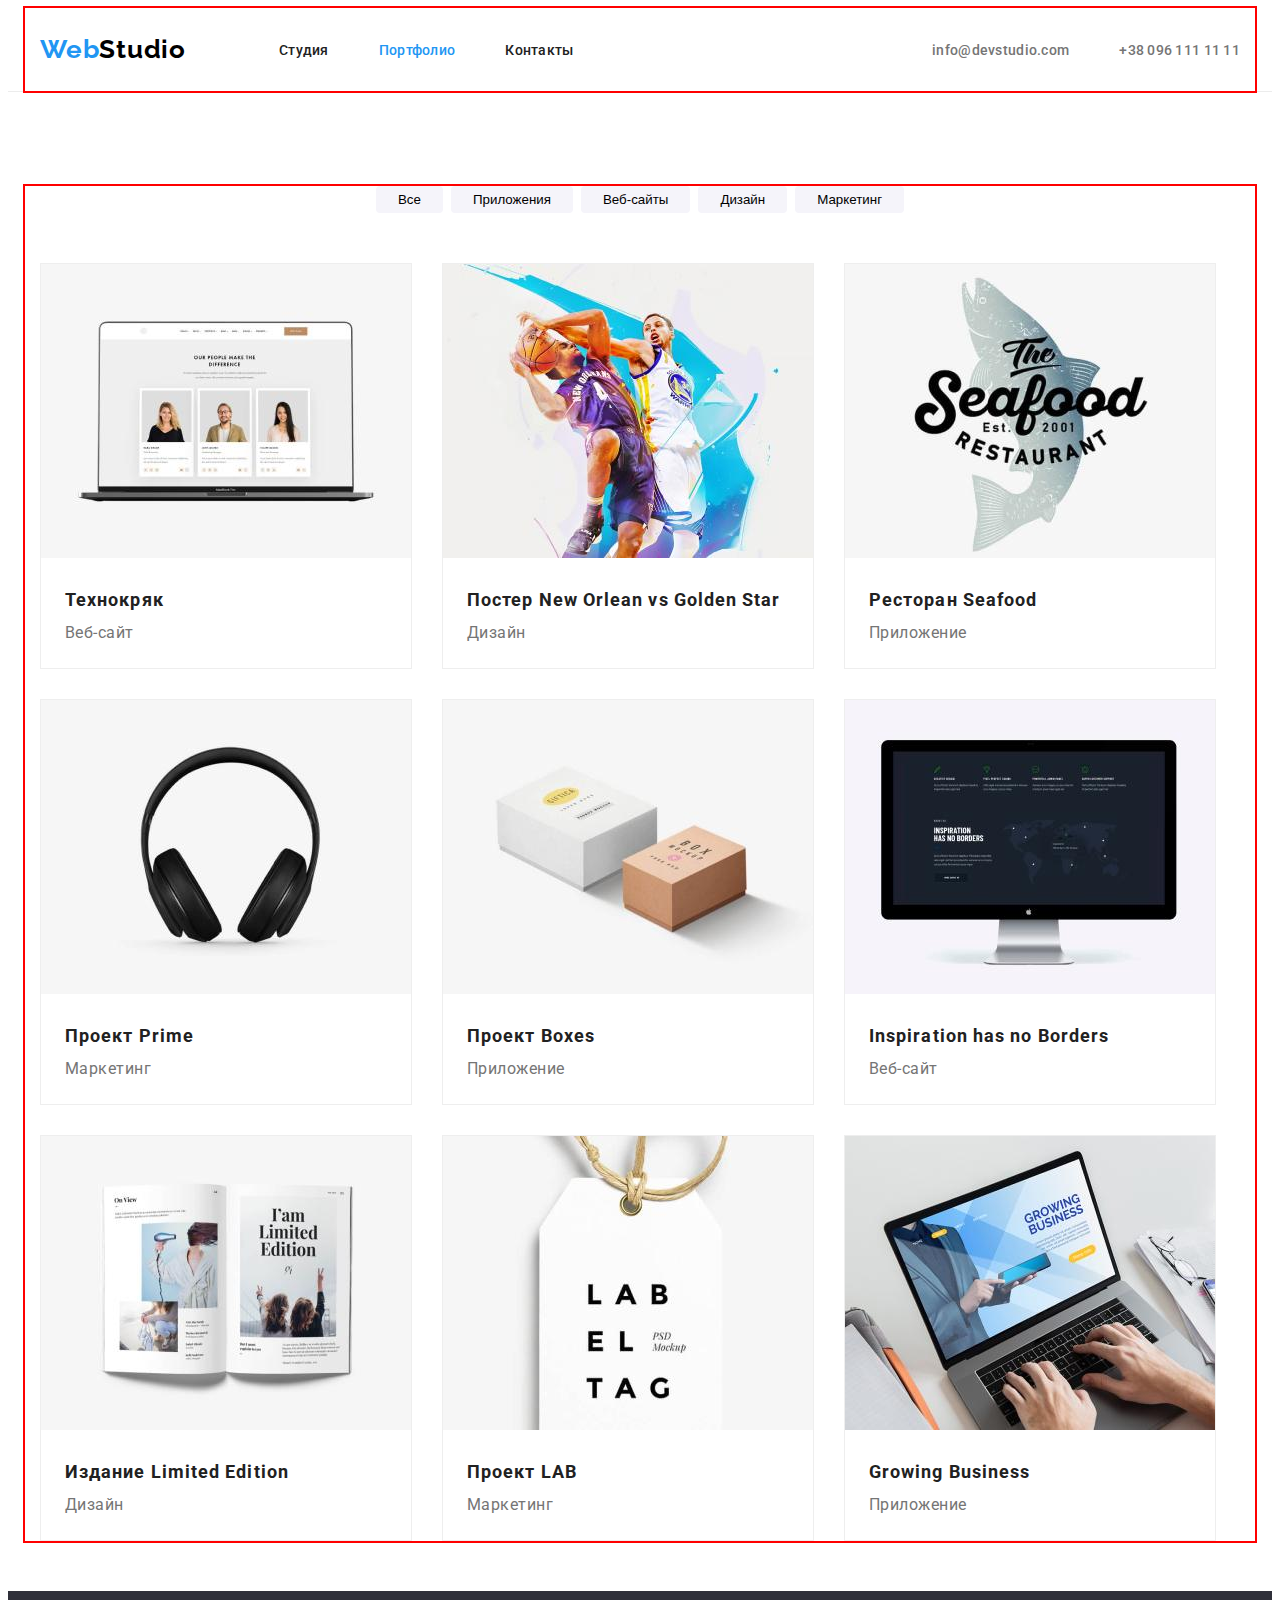
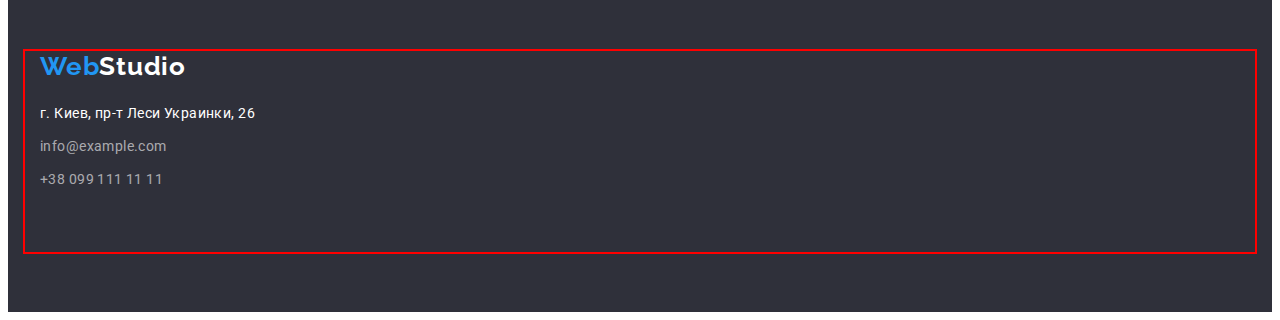
==== commit fe71cf1c: "add css" ====
--- a/portfolio.html
+++ b/portfolio.html
@@ -52,7 +52,7 @@
     <main>
       <h1 hidden>Портфолио</h1>
       <section class="project">
-        <div class="container btn-container">
+        <div class="container project-container">
           <ul class="btn-list list">
             <li><button type="button" class="btn-item">Все</button></li>
             <li><button type="button" class="btn-item">Приложения</button></li>
@@ -60,9 +60,8 @@
             <li><button type="button" class="btn-item">Дизайн</button></li>
             <li><button type="button" class="btn-item">Маркетинг</button></li>
           </ul>
-        </div>
-        <ul class="project-list list">
-          <div class="container project-container">
+
+          <ul class="project-list list">
             <li class="project-item">
               <a href="" class="link">
                 <img
@@ -71,8 +70,10 @@
                   alt="Фото наши люди"
                   width="370"
                 />
-                <h2 class="project-title">Технокряк</h2>
-                <p class="project-after-title">Веб-сайт</p>
+                <div class="project-contant">
+                  <h2 class="project-title">Технокряк</h2>
+                  <p class="project-after-title">Веб-сайт</p>
+                </div>
               </a>
             </li>
             <li class="project-item">
@@ -83,8 +84,12 @@
                   alt="Фото постер"
                   width="370"
                 />
-                <h2 class="project-title">Постер New Orlean vs Golden Star</h2>
-                <p class="project-after-title">Дизайн</p>
+                <div class="project-contant">
+                  <h2 class="project-title">
+                    Постер New Orlean vs Golden Star
+                  </h2>
+                  <p class="project-after-title">Дизайн</p>
+                </div>
               </a>
             </li>
             <li class="project-item">
@@ -94,8 +99,10 @@
                   alt="Фото ресторан"
                   width="370"
                 />
-                <h2 class="project-title">Ресторан Seafood</h2>
-                <p class="project-after-title">Приложение</p>
+                <div class="project-contant">
+                  <h2 class="project-title">Ресторан Seafood</h2>
+                  <p class="project-after-title">Приложение</p>
+                </div>
               </a>
             </li>
             <li class="project-item">
@@ -106,8 +113,10 @@
                   alt="Фото проект Прайм"
                   width="370"
                 />
-                <h2 class="project-title">Проект Prime</h2>
-                <p class="project-after-title">Маркетинг</p>
+                <div class="project-contant">
+                  <h2 class="project-title">Проект Prime</h2>
+                  <p class="project-after-title">Маркетинг</p>
+                </div>
               </a>
             </li>
             <li class="project-item">
@@ -118,8 +127,10 @@
                   alt="Фото проект Боксес"
                   width="370"
                 />
-                <h2 class="project-title">Проект Boxes</h2>
-                <p class="project-after-title">Приложение</p>
+                <div class="project-contant">
+                  <h2 class="project-title">Проект Boxes</h2>
+                  <p class="project-after-title">Приложение</p>
+                </div>
               </a>
             </li>
             <li class="project-item">
@@ -130,8 +141,10 @@
                   alt="Фото веб-сайт"
                   width="370"
                 />
-                <h2 class="project-title">Inspiration has no Borders</h2>
-                <p class="project-after-title">Веб-сайт</p>
+                <div class="project-contant">
+                  <h2 class="project-title">Inspiration has no Borders</h2>
+                  <p class="project-after-title">Веб-сайт</p>
+                </div>
               </a>
             </li>
             <li class="project-item">
@@ -142,8 +155,10 @@
                   alt="Фото дизайн"
                   width="370"
                 />
-                <h2 class="project-title">Издание Limited Edition</h2>
-                <p class="project-after-title">Дизайн</p>
+                <div class="project-contant">
+                  <h2 class="project-title">Издание Limited Edition</h2>
+                  <p class="project-after-title">Дизайн</p>
+                </div>
               </a>
             </li>
             <li class="project-item">
@@ -154,8 +169,10 @@
                   alt="Фото проект Лаб"
                   width="370"
                 />
-                <h2 class="project-title">Проект LAB</h2>
-                <p class="project-after-title">Маркетинг</p>
+                <div class="project-contant">
+                  <h2 class="project-title">Проект LAB</h2>
+                  <p class="project-after-title">Маркетинг</p>
+                </div>
               </a>
             </li>
             <li class="project-item">
@@ -166,12 +183,14 @@
                   alt="Фото бизнес"
                   width="370"
                 />
-                <h2 class="project-title">Growing Business</h2>
-                <p class="project-after-title">Приложение</p>
-              </a>
-            </li>
-          </div>
-        </ul>
+                <div class="project-contant">
+                  <h2 class="project-title">Growing Business</h2>
+                  <p class="project-after-title">Приложение</p>
+                </div>
+              </a>
+            </li>
+          </ul>
+        </div>
       </section>
     </main>
     <footer class="footer">
--- a/css/styles.css
+++ b/css/styles.css
@@ -53,13 +53,13 @@
 }
 
 .container {
-  width: 100%;
+  /*width: 100%;*/
   width: 1200px;
   margin-left: auto;
   margin-right: auto;
   padding-left: 15px;
   padding-right: 15px;
-  /*--outline: 2px solid red;--*/
+  outline: 2px solid red;
 }
 
 /* ----------------------HEADER------------------- */
@@ -286,7 +286,6 @@
 
 .team-item {
   width: calc(100% - 90px / 4);
-
   background-color: #ffffff;
   border-radius: 0px 0px 4px 4px;
 }
@@ -322,6 +321,11 @@
 
 /* ----------PORTFOLIO-BTN----------- */
 
+.project-container {
+  margin-top: 94px;
+  margin-bottom: 50px;
+}
+
 .btn-list {
   font-family: "Roboto";
   font-style: normal;
@@ -330,11 +334,10 @@
   line-height: 1.62;
   letter-spacing: 0.03em;
   color: var(--first-text-color);
-  padding-top: 94px;
-  padding-bottom: 50px;
   display: flex;
   justify-content: center;
   gap: 8px;
+  margin-bottom: 50px;
 }
 
 .btn-item {
@@ -351,23 +354,25 @@
   background-color: var(--alternativ-color);
 }
 
+.project-list {
+  display: flex;
+  flex-wrap: wrap;
+  gap: 30px;
+}
+
+.project-contant {
+  padding: 20px 24px;
+}
 .project-title {
   font-weight: 700;
   font-size: 18px;
   line-height: 2;
   letter-spacing: 0.06em;
   color: var(--first-text-color);
-  margin: 20px 24px 4px;
-}
-.project-container {
-  display: flex;
-  flex-wrap: wrap;
-  gap: 30px;
 }
 
 .project-item {
-  padding-bottom: 94px;
-  flex-basis: calc((100% / 2 * 30px) / 3);
+  width: calc(100% - 60px) / 3;
   background: #ffffff;
   border: 1px solid #eeeeee;
 }
@@ -378,7 +383,6 @@
   line-height: 1.88;
   letter-spacing: 0.03em;
   color: var(--second-text-color);
-  margin: 4px 24px 20px;
 }
 
 /* ----------FOOTER------------- */
@@ -404,10 +408,10 @@
 
 .footer-adress {
   padding-bottom: 60px;
+  margin-top: 20px;
 }
 
 .footer-adress-link {
-  font-family: "Roboto";
   font-style: normal;
   font-weight: 400;
   font-size: 14px;
@@ -416,7 +420,6 @@
   color: var(--third-text-color);
 }
 .footer-adress-mail {
-  font-family: "Roboto";
   font-style: normal;
   font-weight: 400;
   font-size: 14px;
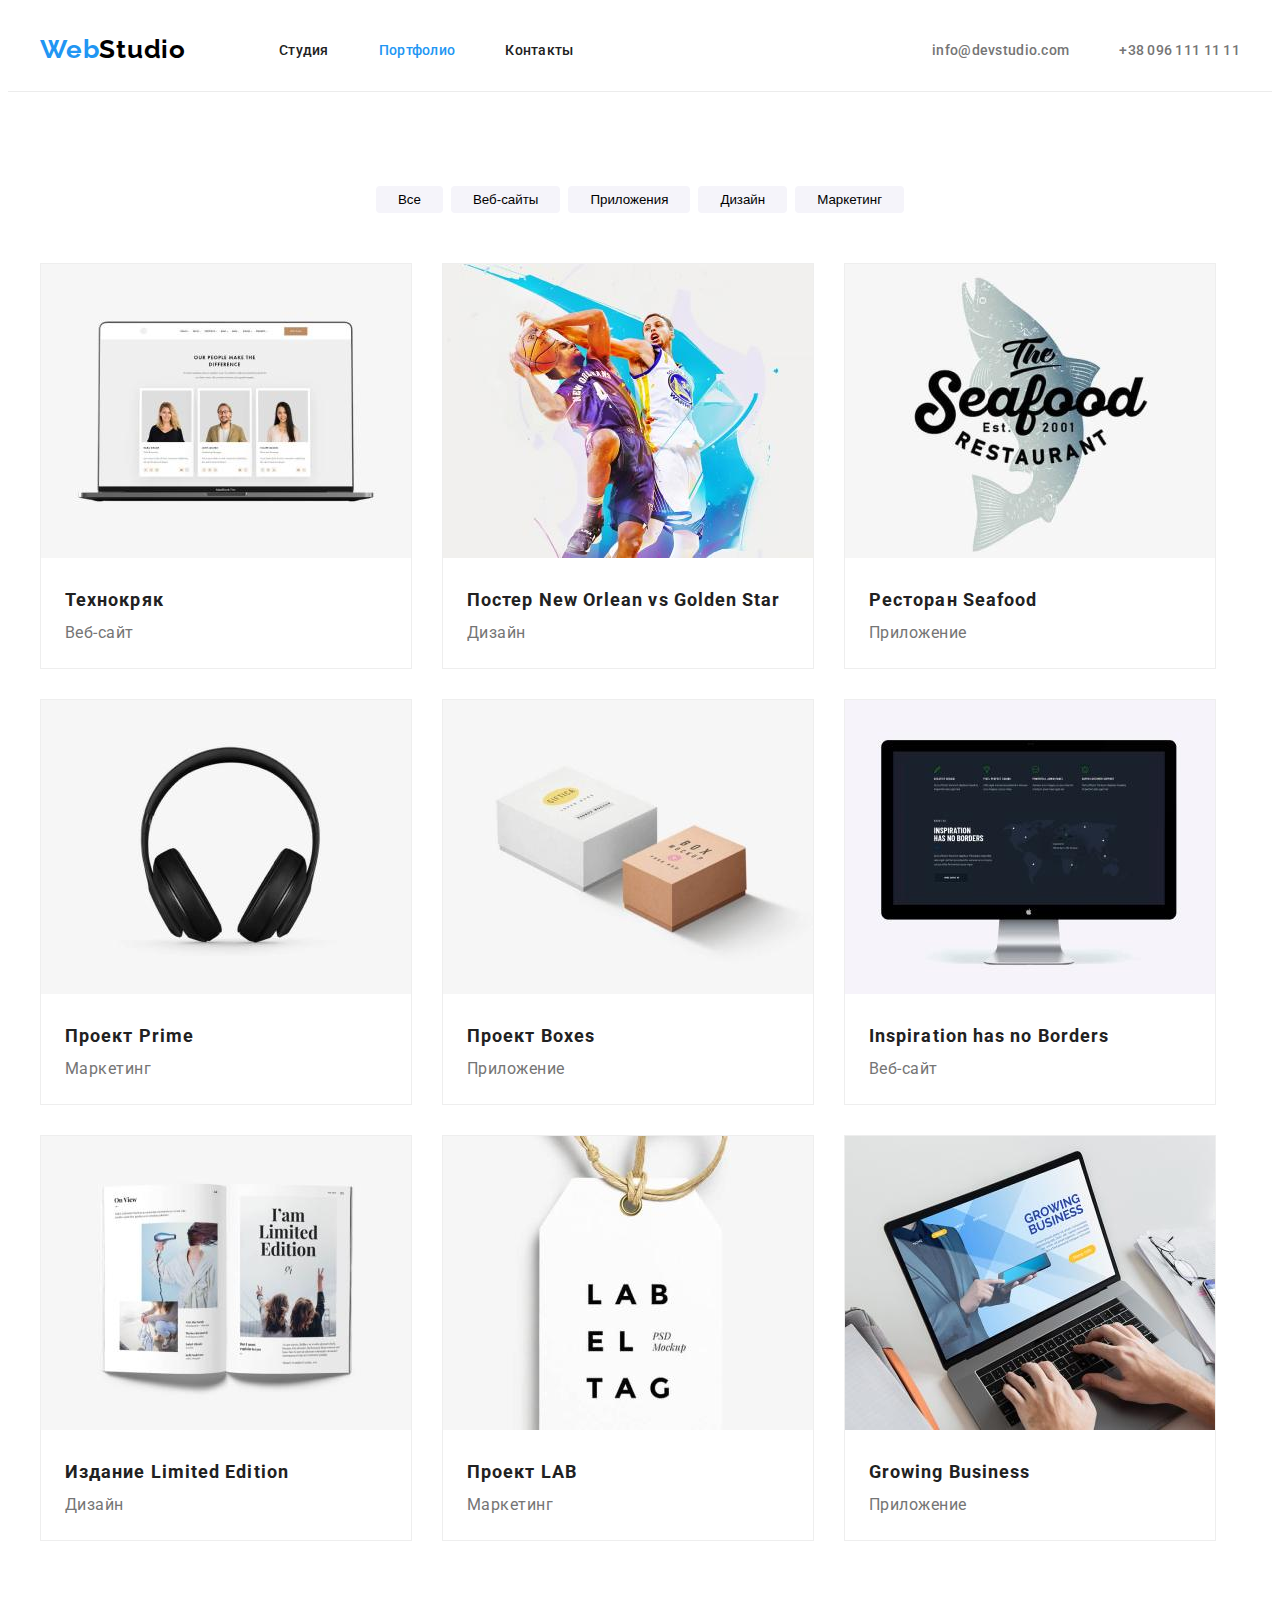
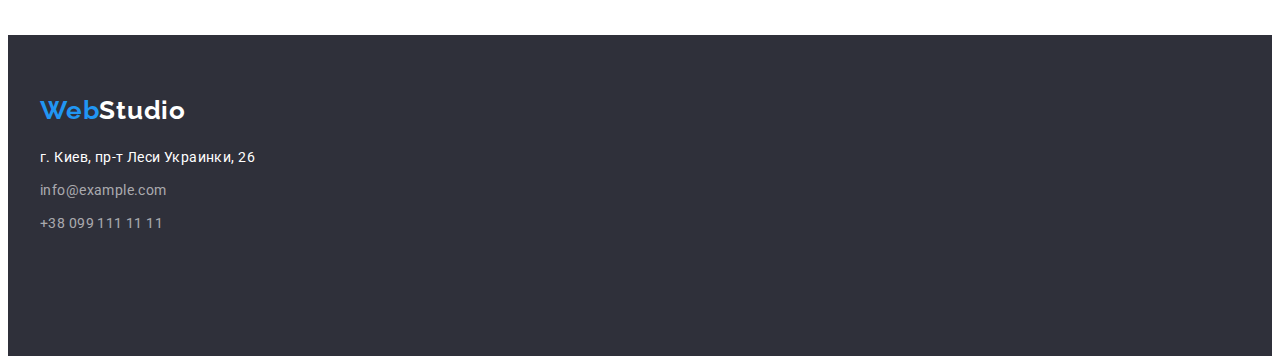
==== commit 6f6790d1: "add style portfolio" ====
--- a/portfolio.html
+++ b/portfolio.html
@@ -55,12 +55,11 @@
         <div class="container project-container">
           <ul class="btn-list list">
             <li><button type="button" class="btn-item">Все</button></li>
+            <li><button type="button" class="btn-item">Веб-сайты</button></li>
             <li><button type="button" class="btn-item">Приложения</button></li>
-            <li><button type="button" class="btn-item">Веб-сайты</button></li>
             <li><button type="button" class="btn-item">Дизайн</button></li>
             <li><button type="button" class="btn-item">Маркетинг</button></li>
           </ul>
-
           <ul class="project-list list">
             <li class="project-item">
               <a href="" class="link">
--- a/css/styles.css
+++ b/css/styles.css
@@ -53,13 +53,12 @@
 }
 
 .container {
-  /*width: 100%;*/
   width: 1200px;
   margin-left: auto;
   margin-right: auto;
   padding-left: 15px;
   padding-right: 15px;
-  outline: 2px solid red;
+  /*outline: 2px solid red;*/
 }
 
 /* ----------------------HEADER------------------- */
@@ -271,6 +270,9 @@
 .work-item {
   width: calc(100% - 90px / 3);
 }
+.work-img {
+  display: block;
+}
 
 /* --------------TEAM------------- */
 .team {
@@ -301,6 +303,10 @@
   margin-top: 0px;
 }
 
+.team-img {
+  display: block;
+}
+
 .team-name {
   font-weight: 500;
   font-size: 16px;
@@ -318,12 +324,16 @@
   letter-spacing: 0.03em;
   color: var(--second-text-color);
 }
+.team-block {
+  padding-top: 30px;
+  padding-bottom: 30px;
+}
 
 /* ----------PORTFOLIO-BTN----------- */
 
 .project-container {
   margin-top: 94px;
-  margin-bottom: 50px;
+  margin-bottom: 94px;
 }
 
 .btn-list {
